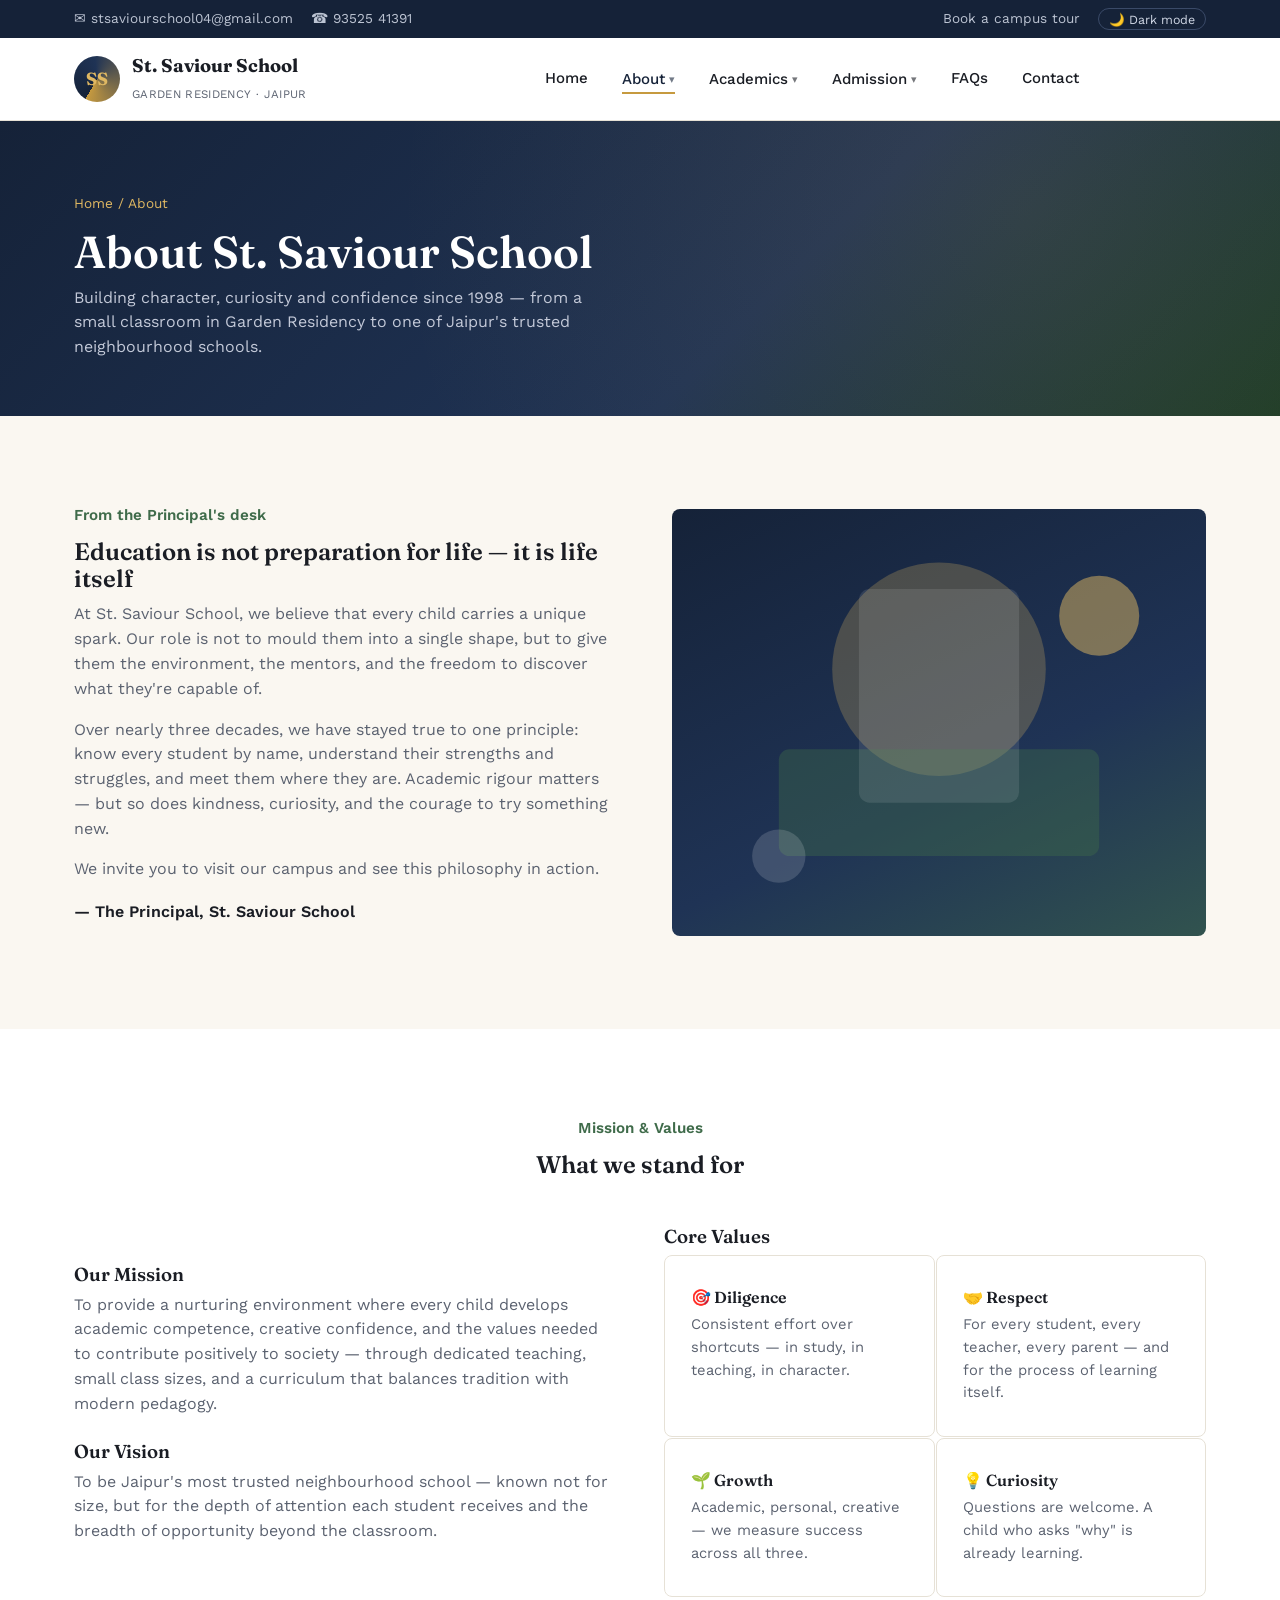
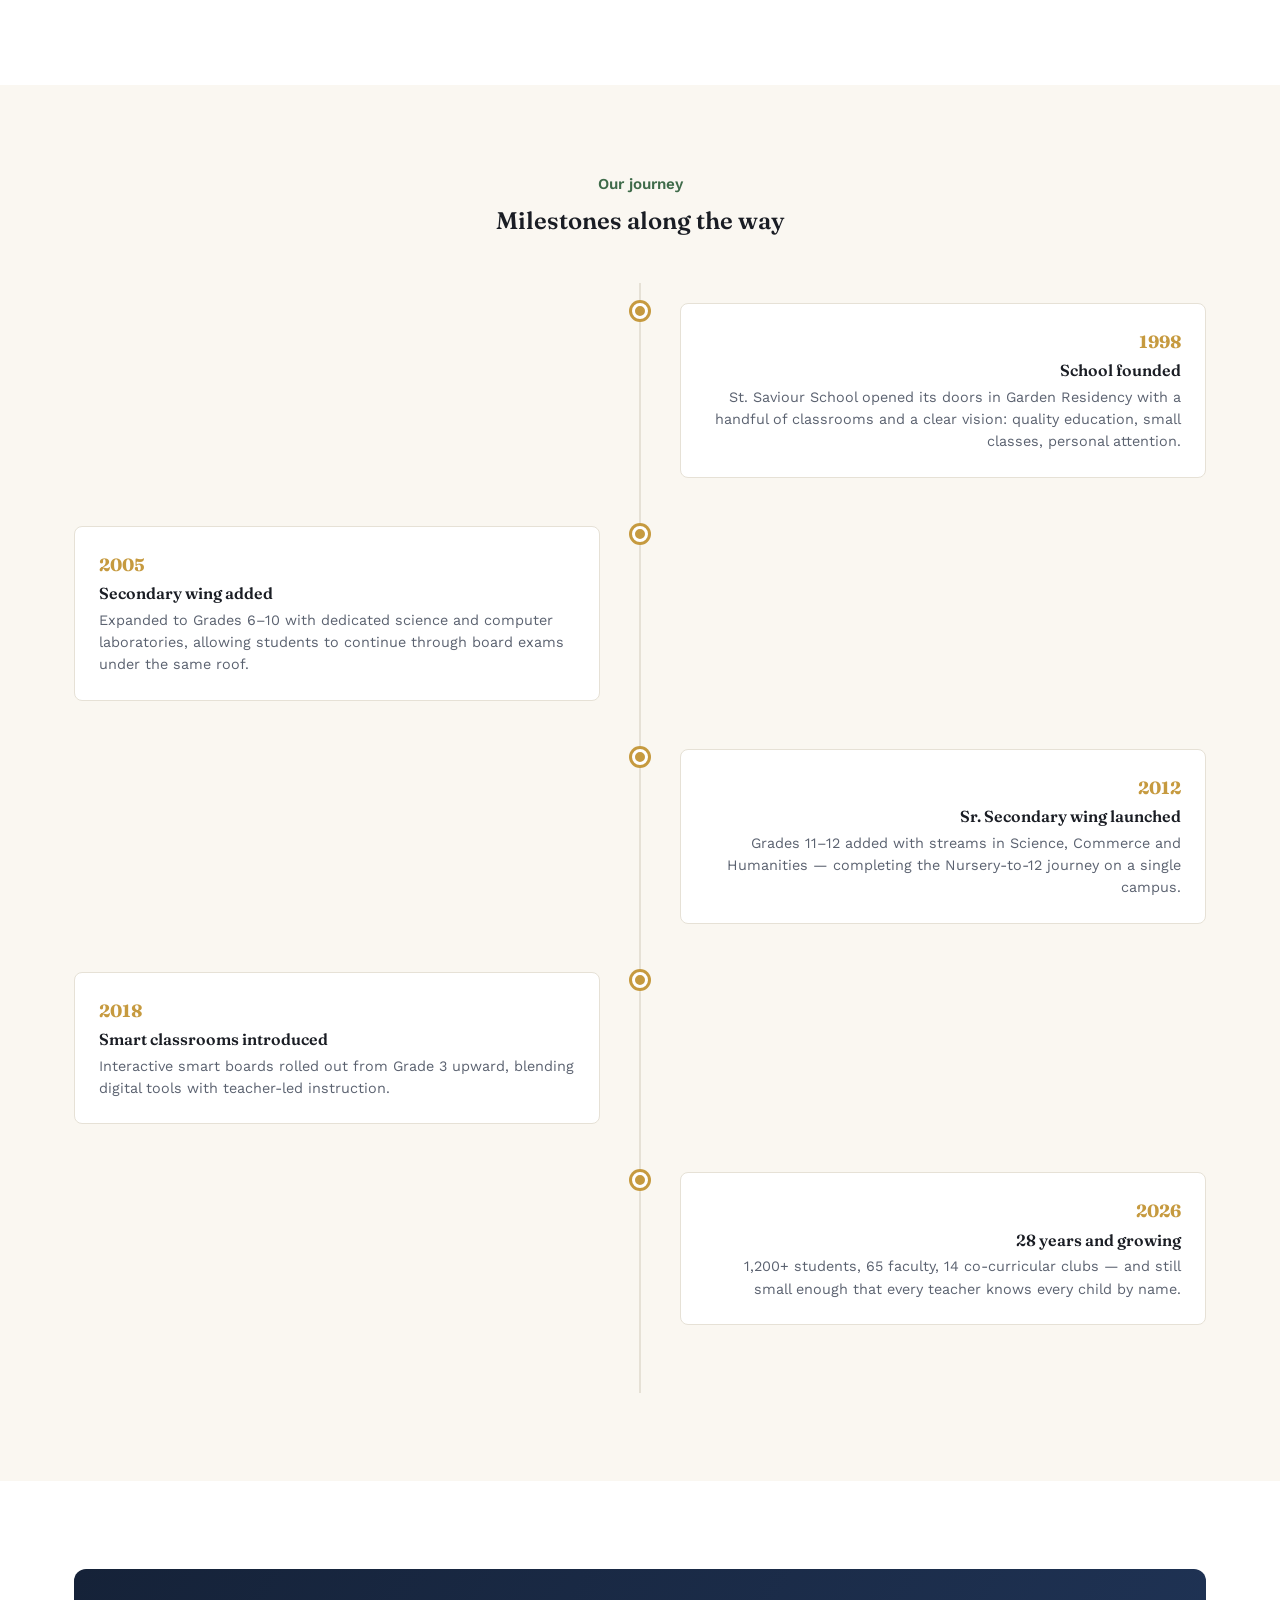
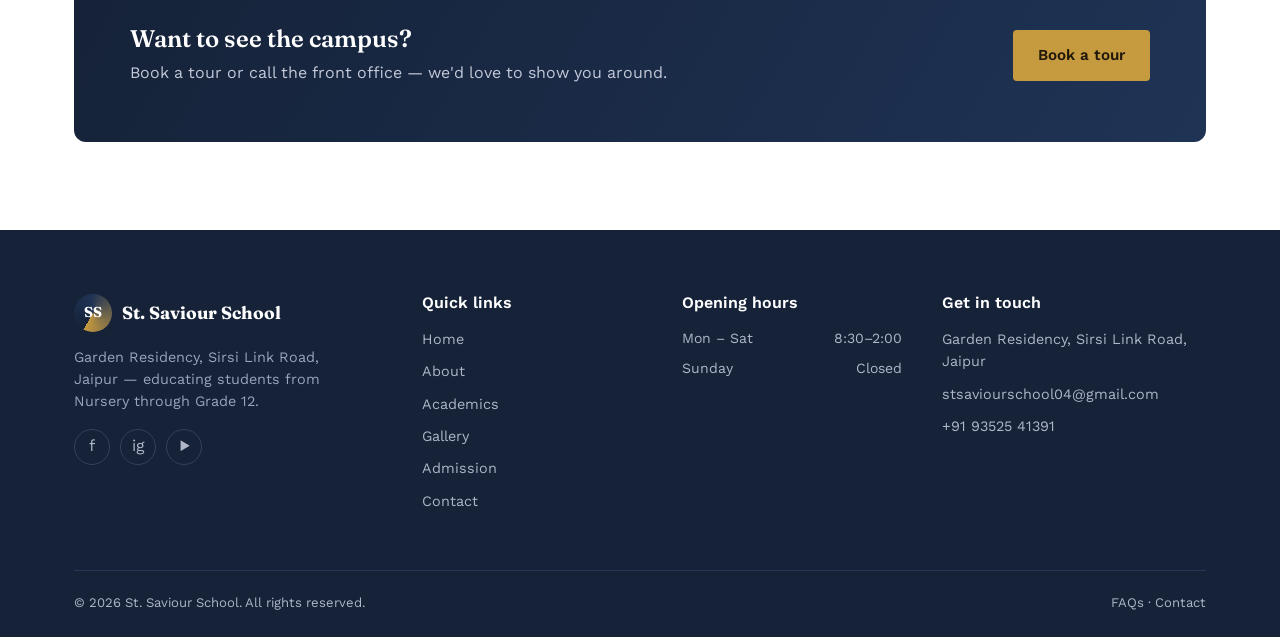
==== about.html @ aca204cc "Initial commit for Vercel deployment" ====
<!DOCTYPE html>
<html lang="en">
<head>
<meta charset="UTF-8">
<meta name="viewport" content="width=device-width, initial-scale=1, shrink-to-fit=no">
<title>About Us — St. Saviour School, Jaipur</title>
<meta name="description" content="Learn about St. Saviour School's history, mission, values and leadership. Educating Jaipur since 1998.">
<link rel="preconnect" href="https://fonts.googleapis.com">
<link rel="preconnect" href="https://fonts.gstatic.com" crossorigin>
<link href="https://fonts.googleapis.com/css2?family=Fraunces:opsz,wght@9..144,400;9..144,500;9..144,600;9..144,700&family=Work+Sans:wght@400;500;600;700&display=swap" rel="stylesheet">
<link rel="stylesheet" href="styles.css">
</head>
<body>

<div class="topbar">
  <div class="wrap">
    <div class="topbar-links">
      <a href="contact.html">✉ stsaviourschool04@gmail.com</a>
      <a href="tel:9352541391">☎ 93525 41391</a>
    </div>
    <div class="topbar-links">
      <a href="#" data-open-modal="tour">Book a campus tour</a>
      <button class="theme-toggle" id="themeToggle" type="button" aria-pressed="false">🌙 Dark mode</button>
    </div>
  </div>
</div>

<header class="site">
  <div class="wrap nav-row">
    <a href="index.html" class="brand">
      <span class="crest">SS</span>
      <span class="brand-text">
        <span class="name">St. Saviour School</span>
        <span class="tag">GARDEN RESIDENCY · JAIPUR</span>
      </span>
    </a>
    <nav class="primary" id="primaryNav">
      <a href="index.html">Home</a>
      <div class="nav-dropdown">
        <button class="dd-trigger active">About <span class="dd-arrow">▾</span></button>
        <div class="dropdown-menu">
          <a href="about.html" class="active">Overview</a>
          <a href="facility.html">Facility</a>
          <a href="gallery.html">Gallery</a>
        </div>
      </div>
      <div class="nav-dropdown">
        <button class="dd-trigger">Academics <span class="dd-arrow">▾</span></button>
        <div class="dropdown-menu">
          <a href="academics.html">Overview</a>
          <a href="faculty.html">Faculty</a>
          <a href="beyond-academics.html">Beyond Academics</a>
        </div>
      </div>
      <div class="nav-dropdown">
        <button class="dd-trigger">Admission <span class="dd-arrow">▾</span></button>
        <div class="dropdown-menu">
          <a href="admission.html">Overview</a>
          <a href="results.html">Results</a>
        </div>
      </div>
      <a href="faq.html">FAQs</a>
      <a href="contact.html">Contact</a>
      <a href="admission.html" class="nav-cta">Apply Now</a>
    </nav>
    <button class="hamburger" id="hamburger" aria-label="Toggle menu" aria-expanded="false">
      <span></span><span></span><span></span>
    </button>
  </div>
</header>

<!-- PAGE HERO -->
<section class="page-hero">
  <div class="wrap">
    <div class="breadcrumb"><a href="index.html">Home</a> / About</div>
    <h1>About St. Saviour School</h1>
    <p>Building character, curiosity and confidence since 1998 — from a small classroom in Garden Residency to one of Jaipur's trusted neighbourhood schools.</p>
  </div>
</section>

<!-- PRINCIPAL'S MESSAGE -->
<section>
  <div class="wrap split">
    <div>
      <span class="eyebrow">From the Principal's desk</span>
      <h2>Education is not preparation for life — it is life itself</h2>
      <p>At St. Saviour School, we believe that every child carries a unique spark. Our role is not to mould them into a single shape, but to give them the environment, the mentors, and the freedom to discover what they're capable of.</p>
      <p>Over nearly three decades, we have stayed true to one principle: know every student by name, understand their strengths and struggles, and meet them where they are. Academic rigour matters — but so does kindness, curiosity, and the courage to try something new.</p>
      <p>We invite you to visit our campus and see this philosophy in action.</p>
      <p style="color:var(--ink);font-weight:600;margin-top:18px;">— The Principal, St. Saviour School</p>
    </div>
    <div class="illus" aria-hidden="true">
      <svg viewBox="0 0 400 320" preserveAspectRatio="xMidYMid slice">
        <rect width="400" height="320" fill="none"/>
        <circle cx="200" cy="120" r="80" fill="#e0b862" opacity=".25"/>
        <rect x="80" y="180" width="240" height="80" rx="8" fill="#3f6b4a" opacity=".4"/>
        <rect x="140" y="60" width="120" height="160" rx="8" fill="#fff" opacity=".1"/>
        <circle cx="320" cy="80" r="30" fill="#e0b862" opacity=".5"/>
        <circle cx="80" cy="260" r="20" fill="#fff" opacity=".15"/>
      </svg>
    </div>
  </div>
</section>

<!-- MISSION & VALUES -->
<section style="background:var(--paper);">
  <div class="wrap">
    <div class="section-head center">
      <span class="eyebrow">Mission &amp; Values</span>
      <h2>What we stand for</h2>
    </div>
    <div class="split" style="gap:48px;">
      <div>
        <h3>Our Mission</h3>
        <p>To provide a nurturing environment where every child develops academic competence, creative confidence, and the values needed to contribute positively to society — through dedicated teaching, small class sizes, and a curriculum that balances tradition with modern pedagogy.</p>
        <h3 style="margin-top:24px;">Our Vision</h3>
        <p>To be Jaipur's most trusted neighbourhood school — known not for size, but for the depth of attention each student receives and the breadth of opportunity beyond the classroom.</p>
      </div>
      <div>
        <h3>Core Values</h3>
        <div class="features-grid" style="grid-template-columns:1fr 1fr;background:transparent;border:none;">
          <div class="feature-card" style="border:1px solid var(--line);border-radius:8px;">
            <h3 style="font-size:1rem;">🎯 Diligence</h3>
            <p>Consistent effort over shortcuts — in study, in teaching, in character.</p>
          </div>
          <div class="feature-card" style="border:1px solid var(--line);border-radius:8px;">
            <h3 style="font-size:1rem;">🤝 Respect</h3>
            <p>For every student, every teacher, every parent — and for the process of learning itself.</p>
          </div>
          <div class="feature-card" style="border:1px solid var(--line);border-radius:8px;">
            <h3 style="font-size:1rem;">🌱 Growth</h3>
            <p>Academic, personal, creative — we measure success across all three.</p>
          </div>
          <div class="feature-card" style="border:1px solid var(--line);border-radius:8px;">
            <h3 style="font-size:1rem;">💡 Curiosity</h3>
            <p>Questions are welcome. A child who asks "why" is already learning.</p>
          </div>
        </div>
      </div>
    </div>
  </div>
</section>

<!-- TIMELINE -->
<section>
  <div class="wrap">
    <div class="section-head center">
      <span class="eyebrow">Our journey</span>
      <h2>Milestones along the way</h2>
    </div>
    <div class="timeline">
      <div class="timeline-item">
        <div class="timeline-dot"></div>
        <div class="timeline-content">
          <div class="timeline-year">1998</div>
          <h4>School founded</h4>
          <p>St. Saviour School opened its doors in Garden Residency with a handful of classrooms and a clear vision: quality education, small classes, personal attention.</p>
        </div>
      </div>
      <div class="timeline-item">
        <div class="timeline-dot"></div>
        <div class="timeline-content">
          <div class="timeline-year">2005</div>
          <h4>Secondary wing added</h4>
          <p>Expanded to Grades 6–10 with dedicated science and computer laboratories, allowing students to continue through board exams under the same roof.</p>
        </div>
      </div>
      <div class="timeline-item">
        <div class="timeline-dot"></div>
        <div class="timeline-content">
          <div class="timeline-year">2012</div>
          <h4>Sr. Secondary wing launched</h4>
          <p>Grades 11–12 added with streams in Science, Commerce and Humanities — completing the Nursery-to-12 journey on a single campus.</p>
        </div>
      </div>
      <div class="timeline-item">
        <div class="timeline-dot"></div>
        <div class="timeline-content">
          <div class="timeline-year">2018</div>
          <h4>Smart classrooms introduced</h4>
          <p>Interactive smart boards rolled out from Grade 3 upward, blending digital tools with teacher-led instruction.</p>
        </div>
      </div>
      <div class="timeline-item">
        <div class="timeline-dot"></div>
        <div class="timeline-content">
          <div class="timeline-year">2026</div>
          <h4>28 years and growing</h4>
          <p>1,200+ students, 65 faculty, 14 co-curricular clubs — and still small enough that every teacher knows every child by name.</p>
        </div>
      </div>
    </div>
  </div>
</section>

<!-- CTA -->
<section style="background:var(--paper);">
  <div class="wrap">
    <div class="cta-band">
      <div>
        <h2>Want to see the campus?</h2>
        <p>Book a tour or call the front office — we'd love to show you around.</p>
      </div>
      <a href="#" class="btn btn-gold" data-open-modal="tour">Book a tour</a>
    </div>
  </div>
</section>

<footer>
  <div class="wrap">
    <div class="footer-grid">
      <div>
        <div class="foot-brand"><span class="crest" style="width:38px;height:38px;font-size:.9rem;">SS</span><span>St. Saviour School</span></div>
        <p style="color:#9aa3ba;font-size:.9rem;max-width:32ch;">Garden Residency, Sirsi Link Road, Jaipur — educating students from Nursery through Grade 12.</p>
        <div class="social-row">
          <a href="#" aria-label="Facebook">f</a>
          <a href="#" aria-label="Instagram">ig</a>
          <a href="#" aria-label="YouTube">▶</a>
        </div>
      </div>
      <div>
        <h4>Quick links</h4>
        <ul>
          <li><a href="index.html">Home</a></li>
          <li><a href="about.html">About</a></li>
          <li><a href="academics.html">Academics</a></li>
          <li><a href="gallery.html">Gallery</a></li>
          <li><a href="admission.html">Admission</a></li>
          <li><a href="contact.html">Contact</a></li>
        </ul>
      </div>
      <div>
        <h4>Opening hours</h4>
        <div class="hours-row"><span>Mon – Sat</span><span>8:30–2:00</span></div>
        <div class="hours-row"><span>Sunday</span><span>Closed</span></div>
      </div>
      <div>
        <h4>Get in touch</h4>
        <ul>
          <li>Garden Residency, Sirsi Link Road, Jaipur</li>
          <li><a href="mailto:stsaviourschool04@gmail.com">stsaviourschool04@gmail.com</a></li>
          <li><a href="tel:9352541391">+91 93525 41391</a></li>
        </ul>
      </div>
    </div>
    <div class="bottom-bar">
      <span>© 2026 St. Saviour School. All rights reserved.</span>
      <span><a href="faq.html">FAQs</a> · <a href="contact.html">Contact</a></span>
    </div>
  </div>
</footer>

<button class="back-top" id="backTop" aria-label="Back to top">↑</button>

<!-- Tour modal -->
<div class="modal-overlay" id="modal-tour">
  <div class="modal">
    <button class="modal-close" data-close-modal>×</button>
    <h3>Book a campus tour</h3>
    <p style="margin-bottom:20px;">Pick a date and we'll confirm a time slot by phone.</p>
    <p class="form-msg" id="tourMsg"></p>
    <form id="tourForm" novalidate>
      <div class="field" data-field="tName"><label for="tName">Your name</label><input type="text" id="tName" required><small class="err">Please enter your name.</small></div>
      <div class="field" data-field="tPhone"><label for="tPhone">Phone number</label><input type="tel" id="tPhone" required><small class="err">Please enter a 10-digit phone number.</small></div>
      <div class="field" data-field="tDate"><label for="tDate">Preferred date</label><input type="date" id="tDate" required><small class="err">Please choose a date.</small></div>
      <button class="btn btn-navy" type="submit" style="width:100%;justify-content:center;">Request a slot</button>
    </form>
  </div>
</div>

<!-- Admission modal -->
<div class="modal-overlay" id="modal-admission">
  <div class="modal">
    <button class="modal-close" data-close-modal>×</button>
    <h3>Admission enquiry</h3>
    <p style="margin-bottom:20px;">Tell us a little about your child — we'll follow up within one working day.</p>
    <p class="form-msg" id="admissionMsg"></p>
    <form id="admissionForm" novalidate>
      <div class="field"><label for="aName">Parent / guardian name</label><input type="text" id="aName" required><small class="err">Please enter your name.</small></div>
      <div class="field"><label for="aPhone">Phone number</label><input type="tel" id="aPhone" required><small class="err">Please enter a 10-digit phone number.</small></div>
      <div class="field"><label for="aGrade">Grade applying for</label>
        <select id="aGrade" required><option value="">Select a grade</option><option>Nursery</option><option>KG</option><option>Grade 1–5</option><option>Grade 6–8</option><option>Grade 9–10</option><option>Grade 11–12</option></select>
        <small class="err">Please select a grade.</small>
      </div>
      <button class="btn btn-navy" type="submit" style="width:100%;justify-content:center;">Submit enquiry</button>
    </form>
  </div>
</div>

<script src="main.js"></script>
</body>
</html>
---- styles.css ----
/* ========================================
   St. Saviour School — Shared Styles
   ======================================== */

:root{
  --navy:#152238;
  --navy-2:#1f3355;
  --gold:#c69a3f;
  --gold-2:#e0b862;
  --ivory:#faf7f1;
  --paper:#ffffff;
  --ink:#1a1d24;
  --ink-soft:#5b6270;
  --line:#e6e1d6;
  --green:#3f6b4a;
  --shadow:0 10px 30px rgba(21,34,56,.10);
  --radius:6px;
  --maxw:1180px;
  --font-display:'Fraunces', Georgia, serif;
  --font-body:'Work Sans', -apple-system, sans-serif;
  color-scheme: light;
}
:root:not([data-theme="light"]){
  @media (prefers-color-scheme: dark){
    --ivory:#12161d;--paper:#181d26;--ink:#eee9dd;--ink-soft:#a8aeb9;
    --line:#2b3140;--navy:#0d1626;--navy-2:#16233c;
    --shadow:0 10px 30px rgba(0,0,0,.45);
  }
}
:root[data-theme="dark"]{
  --ivory:#12161d;--paper:#181d26;--ink:#eee9dd;--ink-soft:#a8aeb9;
  --line:#2b3140;--navy:#0d1626;--navy-2:#16233c;
  --shadow:0 10px 30px rgba(0,0,0,.45);
}

/* ---------- Reset ---------- */
*{box-sizing:border-box;}
html{scroll-behavior:smooth;}
body{
  margin:0;background:var(--ivory);color:var(--ink);
  font-family:var(--font-body);line-height:1.55;
  -webkit-font-smoothing:antialiased;overflow-x:hidden;
}
img{max-width:100%;display:block;}
a{color:inherit;}
button{font-family:var(--font-body);cursor:pointer;}
:focus-visible{outline:3px solid var(--gold);outline-offset:2px;}
::selection{background:var(--gold);color:#20180a;}
@media(prefers-reduced-motion:reduce){
  *{animation-duration:.001ms!important;animation-iteration-count:1!important;transition-duration:.001ms!important;scroll-behavior:auto!important;}
}

/* ---------- Layout ---------- */
.wrap{max-width:var(--maxw);margin:0 auto;padding:0 24px;}
h1,h2,h3,h4{font-family:var(--font-display);margin:0 0 .4em;line-height:1.15;font-weight:600;}
p{margin:0 0 1em;color:var(--ink-soft);}
section{padding:88px 0;}
.eyebrow{font-family:var(--font-body);font-weight:600;color:var(--green);font-size:.95rem;margin-bottom:10px;display:block;}
.section-head{max-width:640px;margin-bottom:48px;}
.section-head.center{margin-left:auto;margin-right:auto;text-align:center;}
table{border-collapse:collapse;width:100%;overflow-x:auto;display:block;}

/* ---------- Buttons ---------- */
.btn{
  display:inline-flex;align-items:center;gap:8px;padding:13px 24px;border-radius:4px;text-decoration:none;
  font-weight:600;font-size:.95rem;border:1px solid transparent;transition:transform .15s, background .15s;
}
.btn:hover{transform:translateY(-1px);}
.btn-gold{background:var(--gold);color:#20180a;}
.btn-gold:hover{background:var(--gold-2);}
.btn-outline{border-color:rgba(255,255,255,.5);color:#fff;background:transparent;}
.btn-outline:hover{background:rgba(255,255,255,.12);}
.btn-navy{background:var(--navy);color:#fff;}
.btn-navy:hover{background:var(--navy-2);}

/* ---------- Top utility bar ---------- */
.topbar{background:var(--navy);color:#cfd6e4;font-size:.85rem;}
.topbar .wrap{display:flex;justify-content:space-between;align-items:center;height:38px;gap:16px;flex-wrap:wrap;}
.topbar-links{display:flex;gap:18px;}
.topbar-links a{text-decoration:none;opacity:.9;}
.topbar-links a:hover{opacity:1;color:var(--gold-2);}
.theme-toggle{background:none;border:1px solid #3a4a68;color:#cfd6e4;border-radius:20px;padding:2px 10px;font-size:.78rem;}

/* ---------- Header / Nav ---------- */
header.site{
  position:sticky;top:0;z-index:50;
  background:var(--paper);border-bottom:1px solid var(--line);
}
.nav-row{display:flex;align-items:center;justify-content:space-between;height:82px;gap:24px;}
.brand{display:flex;align-items:center;gap:12px;text-decoration:none;color:var(--ink);}
.crest{
  width:46px;height:46px;border-radius:50%;
  background:conic-gradient(from 210deg, var(--navy), var(--navy-2) 40%, var(--gold) 100%);
  display:flex;align-items:center;justify-content:center;
  color:var(--gold-2);font-family:var(--font-display);font-weight:700;font-size:1.1rem;flex:none;
}
.brand-text .name{font-family:var(--font-display);font-weight:700;font-size:1.15rem;display:block;}
.brand-text .tag{font-size:.72rem;letter-spacing:.03em;color:var(--ink-soft);}

nav.primary{display:flex;align-items:center;gap:6px;}
nav.primary>a, .nav-dropdown>.dd-trigger{
  text-decoration:none;padding:10px 14px;border-radius:4px;font-weight:500;font-size:.94rem;color:var(--ink);
  position:relative;display:inline-flex;align-items:center;gap:4px;background:none;border:none;cursor:pointer;
  font-family:var(--font-body);
}
nav.primary>a.active, nav.primary>a:hover,
.nav-dropdown>.dd-trigger.active, .nav-dropdown>.dd-trigger:hover{color:var(--navy);}
nav.primary>a.active::after, .nav-dropdown>.dd-trigger.active::after{
  content:"";position:absolute;left:14px;right:14px;bottom:4px;height:2px;background:var(--gold);
}
.nav-cta{
  background:var(--navy);color:#fff!important;padding:11px 20px;border-radius:4px;text-decoration:none;
  font-weight:600;font-size:.9rem;white-space:nowrap;border:1px solid var(--navy);transition:background .15s;
}
.nav-cta:hover{background:var(--navy-2);}

/* Dropdown nav */
.nav-dropdown{position:relative;}
.dd-arrow{font-size:.7em;opacity:.6;transition:transform .2s;}
.nav-dropdown:hover .dd-arrow{transform:rotate(180deg);}
.dropdown-menu{
  position:absolute;top:100%;left:0;min-width:200px;
  background:var(--paper);border:1px solid var(--line);border-radius:6px;
  box-shadow:var(--shadow);opacity:0;visibility:hidden;
  transform:translateY(6px);transition:opacity .15s,transform .15s,visibility .15s;
  z-index:60;padding:6px 0;
}
.nav-dropdown:hover>.dropdown-menu{opacity:1;visibility:visible;transform:translateY(0);}
.dropdown-menu a{
  display:block;padding:10px 18px;text-decoration:none;font-size:.9rem;
  color:var(--ink);font-weight:500;transition:background .1s;
}
.dropdown-menu a:hover{background:var(--ivory);color:var(--navy);}
.dropdown-menu a.active{color:var(--gold);font-weight:600;}

/* Hamburger */
.hamburger{display:none;background:none;border:none;padding:8px;}
.hamburger span{display:block;width:24px;height:2px;background:var(--ink);margin:5px 0;transition:.25s;}
@media(max-width:960px){
  nav.primary{
    position:fixed;inset:82px 0 0 0;background:var(--paper);flex-direction:column;align-items:stretch;
    padding:12px 24px 24px;transform:translateX(100%);transition:transform .25s ease;overflow-y:auto;z-index:55;
  }
  nav.primary.open{transform:translateX(0);}
  nav.primary>a, .nav-dropdown>.dd-trigger{padding:14px 4px;border-bottom:1px solid var(--line);border-radius:0;width:100%;text-align:left;}
  .nav-cta{margin-top:14px;text-align:center;}
  .hamburger{display:block;}
  .dropdown-menu{
    position:static;opacity:1;visibility:visible;transform:none;
    box-shadow:none;border:none;border-radius:0;padding:0 0 0 18px;
    max-height:0;overflow:hidden;transition:max-height .25s ease;
  }
  .nav-dropdown.open>.dropdown-menu{max-height:400px;}
  .dropdown-menu a{border-bottom:1px solid var(--line);padding:12px 4px;}
}

/* ---------- Page hero (inner pages) ---------- */
.page-hero{
  background:linear-gradient(135deg, var(--navy) 0%, var(--navy-2) 60%, #1a3a28 100%);
  color:#fff;padding:72px 0 56px;position:relative;overflow:hidden;
}
.page-hero::after{
  content:"";position:absolute;inset:0;
  background:radial-gradient(circle at 80% 30%, rgba(198,154,63,.12) 0%, transparent 60%);
  pointer-events:none;
}
.page-hero .wrap{position:relative;z-index:2;}
.page-hero h1{color:#fff;font-size:clamp(1.8rem,3.5vw,2.8rem);margin-bottom:8px;}
.page-hero p{color:#c3c9d8;max-width:52ch;margin:0;}
.breadcrumb{font-size:.85rem;color:var(--gold-2);margin-bottom:12px;}
.breadcrumb a{color:var(--gold-2);text-decoration:none;}
.breadcrumb a:hover{text-decoration:underline;}

/* ---------- Hero slider ---------- */
.hero{position:relative;overflow:hidden;background:var(--navy);color:#fff;}
.hero-slides{position:relative;height:min(78vh,640px);min-height:440px;}
.hero-slide{
  position:absolute;inset:0;display:flex;align-items:center;opacity:0;transition:opacity .8s ease;
  background-size:cover;background-position:center;
}
.hero-slide.active{opacity:1;}
.hero-slide::before{content:"";position:absolute;inset:0;background:linear-gradient(100deg, rgba(13,20,35,.92) 10%, rgba(13,20,35,.55) 55%, rgba(13,20,35,.25));}
.hero-slide .wrap{position:relative;z-index:2;}
.hero-slide.s1{background-image:radial-gradient(circle at 80% 30%, #24406b, #101a2c 70%);}
.hero-slide.s2{background-image:radial-gradient(circle at 75% 70%, #3a5a3f, #101a2c 70%);}
.hero-slide.s3{background-image:radial-gradient(circle at 70% 40%, #5a4526, #101a2c 70%);}
.hero-eyebrow{color:var(--gold-2);font-weight:600;letter-spacing:.04em;margin-bottom:14px;display:inline-block;}
.hero h1{font-size:clamp(2.1rem,4.4vw,3.6rem);max-width:14ch;color:#fff;}
.hero p{max-width:46ch;color:#d7dcea;font-size:1.08rem;}
.hero-actions{display:flex;gap:14px;margin-top:26px;flex-wrap:wrap;}
.hero-dots{position:absolute;bottom:22px;left:0;right:0;display:flex;justify-content:center;gap:9px;z-index:3;}
.hero-dots button{width:9px;height:9px;border-radius:50%;border:1.5px solid rgba(255,255,255,.7);background:transparent;padding:0;}
.hero-dots button.active{background:var(--gold);border-color:var(--gold);}
.hero-arrow{
  position:absolute;top:50%;transform:translateY(-50%);z-index:3;background:rgba(255,255,255,.14);
  border:1px solid rgba(255,255,255,.4);color:#fff;width:42px;height:42px;border-radius:50%;font-size:1.1rem;
}
.hero-arrow:hover{background:rgba(255,255,255,.28);}
.hero-arrow.prev{left:20px;}.hero-arrow.next{right:20px;}
@media(max-width:640px){.hero-arrow{display:none;}}

/* ---------- Stat strip ---------- */
.stats{background:var(--gold);}
.stats .wrap{display:grid;grid-template-columns:repeat(4,1fr);gap:20px;padding:34px 24px;}
.stat b{display:block;font-family:var(--font-display);font-size:2rem;color:#241a05;}
.stat span{font-size:.85rem;color:#3d2e0f;font-weight:500;}
@media(max-width:760px){.stats .wrap{grid-template-columns:repeat(2,1fr);}}

/* ---------- Feature cards ---------- */
.features-grid{display:grid;grid-template-columns:repeat(4,1fr);gap:1px;background:var(--line);border:1px solid var(--line);border-radius:var(--radius);overflow:hidden;}
.feature-card{background:var(--paper);padding:32px 26px;}
.feature-icon{width:42px;height:42px;margin-bottom:18px;color:var(--navy);}
.feature-card h3{font-size:1.08rem;}
.feature-card p{font-size:.92rem;margin:0;}
@media(max-width:900px){.features-grid{grid-template-columns:1fr 1fr;}}
@media(max-width:560px){.features-grid{grid-template-columns:1fr;}}

/* ---------- Split layout ---------- */
.split{display:grid;grid-template-columns:1fr 1fr;gap:64px;align-items:center;}
@media(max-width:860px){.split{grid-template-columns:1fr;gap:36px;}}
.illus{
  aspect-ratio:4/3.2;border-radius:8px;
  background:linear-gradient(155deg,var(--navy) 0%, var(--navy-2) 60%, var(--green) 130%);
  position:relative;overflow:hidden;
}
.illus svg{position:absolute;inset:0;width:100%;height:100%;}
.check-list{list-style:none;padding:0;margin:18px 0 0;}
.check-list li{display:flex;gap:12px;margin-bottom:12px;color:var(--ink);font-weight:500;}
.check-list li::before{content:"✓";color:var(--green);font-weight:700;}

/* ---------- Academic wings tabs ---------- */
.tabs-bar{display:flex;gap:8px;margin-bottom:32px;flex-wrap:wrap;}
.tab-btn{
  background:var(--paper);border:1px solid var(--line);padding:12px 20px;border-radius:30px;font-weight:600;
  font-size:.9rem;color:var(--ink-soft);
}
.tab-btn.active{background:var(--navy);color:#fff;border-color:var(--navy);}
.tab-panel{display:none;}
.tab-panel.active{display:grid;grid-template-columns:1.1fr 1fr;gap:40px;align-items:center;}
@media(max-width:860px){.tab-panel.active{grid-template-columns:1fr;}}
.wing-art{aspect-ratio:16/10;border-radius:8px;overflow:hidden;}
.wing-meta{display:flex;gap:22px;margin:18px 0;color:var(--ink-soft);font-size:.9rem;flex-wrap:wrap;}
.wing-meta b{color:var(--ink);}

section.dark{background:var(--navy);color:#fff;}
section.dark .eyebrow{color:var(--gold-2);}
section.dark h2{color:#fff;}
section.dark p{color:#c3c9d8;}

/* ---------- Ticker ---------- */
.ticker-bar{background:var(--green);color:#fff;overflow:hidden;position:relative;}
.ticker-bar .tag{
  position:absolute;left:0;top:0;bottom:0;background:#2c4e33;padding:0 20px;display:flex;align-items:center;
  font-weight:700;font-size:.82rem;letter-spacing:.04em;z-index:2;
}
.ticker-track{display:flex;white-space:nowrap;animation:ticker 26s linear infinite;padding:13px 0 13px 170px;}
.ticker-track span{margin-right:60px;font-size:.92rem;}
@keyframes ticker{from{transform:translateX(0);}to{transform:translateX(-50%);}}
.ticker-bar:hover .ticker-track{animation-play-state:paused;}

/* ---------- Testimonials ---------- */
.testi-wrap{max-width:760px;margin:0 auto;text-align:center;position:relative;}
.testi-slide{display:none;}
.testi-slide.active{display:block;animation:fadeIn .4s ease;}
@keyframes fadeIn{from{opacity:0;}to{opacity:1;}}
.testi-quote{font-family:var(--font-display);font-size:1.4rem;line-height:1.45;color:var(--ink);margin-bottom:22px;}
.testi-person{display:flex;align-items:center;justify-content:center;gap:12px;}
.testi-avatar{width:44px;height:44px;border-radius:50%;background:var(--gold);color:#241a05;display:flex;align-items:center;justify-content:center;font-weight:700;font-family:var(--font-display);}
.testi-name{font-weight:600;font-size:.95rem;}
.testi-role{font-size:.82rem;color:var(--ink-soft);}
.testi-nav{display:flex;justify-content:center;gap:10px;margin-top:26px;}
.testi-nav button{width:9px;height:9px;border-radius:50%;border:none;background:var(--line);padding:0;}
.testi-nav button.active{background:var(--navy);}

/* ---------- Events / Gallery ---------- */
.events-grid{display:grid;grid-template-columns:repeat(4,1fr);gap:22px;}
@media(max-width:960px){.events-grid{grid-template-columns:1fr 1fr;}}
@media(max-width:560px){.events-grid{grid-template-columns:1fr;}}
.event-card{background:var(--paper);border:1px solid var(--line);border-radius:8px;overflow:hidden;cursor:pointer;transition:box-shadow .15s;}
.event-card:hover{box-shadow:var(--shadow);}
.event-thumb{aspect-ratio:4/3;position:relative;}
.event-date{
  position:absolute;top:10px;left:10px;background:#fff;color:var(--navy);border-radius:4px;
  padding:5px 9px;text-align:center;font-size:.72rem;font-weight:700;line-height:1.1;box-shadow:0 2px 6px rgba(0,0,0,.18);
}
.event-body{padding:14px 16px 18px;}
.event-body h4{font-size:.98rem;margin-bottom:4px;}
.event-body span{font-size:.8rem;color:var(--ink-soft);}

/* Filter tabs for gallery */
.filter-bar{display:flex;gap:8px;margin-bottom:32px;flex-wrap:wrap;}
.filter-btn{
  background:var(--paper);border:1px solid var(--line);padding:10px 18px;border-radius:30px;
  font-weight:600;font-size:.85rem;color:var(--ink-soft);cursor:pointer;transition:all .15s;
}
.filter-btn.active{background:var(--navy);color:#fff;border-color:var(--navy);}

/* Lightbox */
.lightbox{position:fixed;inset:0;background:rgba(10,14,22,.9);display:none;align-items:center;justify-content:center;z-index:200;padding:24px;}
.lightbox.open{display:flex;}
.lightbox-inner{max-width:560px;width:100%;background:var(--paper);border-radius:10px;overflow:hidden;}
.lightbox-media{aspect-ratio:16/10;}
.lightbox-body{padding:22px 24px;}
.lightbox-close{position:absolute;top:22px;right:26px;background:none;border:none;color:#fff;font-size:1.8rem;line-height:1;}

/* ---------- FAQ accordion ---------- */
.faq-item{border-bottom:1px solid var(--line);}
.faq-q{
  width:100%;text-align:left;background:none;border:none;padding:20px 4px;display:flex;justify-content:space-between;
  align-items:center;font-weight:600;font-size:1rem;color:var(--ink);gap:16px;
}
.faq-q .plus{font-size:1.3rem;color:var(--gold);transition:transform .2s;flex:none;}
.faq-item.open .plus{transform:rotate(45deg);}
.faq-a{max-height:0;overflow:hidden;transition:max-height .25s ease;}
.faq-a p{padding:0 4px 20px;margin:0;}

/* ---------- CTA band ---------- */
.cta-band{background:linear-gradient(120deg,var(--navy),var(--navy-2));color:#fff;border-radius:12px;padding:56px;display:flex;justify-content:space-between;align-items:center;gap:30px;flex-wrap:wrap;}
.cta-band h2{color:#fff;margin-bottom:8px;}
.cta-band p{color:#c3c9d8;margin:0;}

/* ---------- Modals ---------- */
.modal-overlay{position:fixed;inset:0;background:rgba(10,14,22,.55);display:none;align-items:center;justify-content:center;z-index:250;padding:20px;}
.modal-overlay.open{display:flex;}
.modal{background:var(--paper);border-radius:10px;max-width:480px;width:100%;padding:32px;position:relative;max-height:92vh;overflow:auto;}
.modal-close{position:absolute;top:16px;right:16px;background:none;border:none;font-size:1.5rem;color:var(--ink-soft);}

/* ---------- Forms ---------- */
.field{margin-bottom:16px;}
.field label{display:block;font-size:.85rem;font-weight:600;margin-bottom:6px;}
.field input, .field select, .field textarea{
  width:100%;padding:11px 13px;border:1px solid var(--line);border-radius:5px;font-family:var(--font-body);
  font-size:.94rem;background:var(--paper);color:var(--ink);
}
.field input:focus, .field select:focus, .field textarea:focus{border-color:var(--navy);}
.field small.err{color:#b3432b;display:none;font-size:.78rem;margin-top:4px;}
.field.invalid input, .field.invalid select, .field.invalid textarea{border-color:#b3432b;}
.field.invalid small.err{display:block;}
.form-msg{padding:12px 14px;border-radius:5px;font-size:.88rem;margin-bottom:16px;display:none;}
.form-msg.show{display:block;}
.form-msg.ok{background:#e7f0e8;color:#2c4e33;}
.form-msg.bad{background:#f7e6e2;color:#8a3a26;}

/* ---------- Contact ---------- */
.contact-grid{display:grid;grid-template-columns:1fr 1fr;gap:56px;}
@media(max-width:860px){.contact-grid{grid-template-columns:1fr;}}
.info-row{display:flex;gap:14px;margin-bottom:20px;}
.info-icon{width:38px;height:38px;border-radius:50%;background:var(--ivory);border:1px solid var(--line);display:flex;align-items:center;justify-content:center;flex:none;color:var(--navy);}
.map-embed{border-radius:8px;overflow:hidden;aspect-ratio:16/11;border:1px solid var(--line);}

/* ---------- Newsletter ---------- */
.newsletter{background:var(--ivory);border:1px dashed var(--line);border-radius:10px;padding:40px;display:flex;justify-content:space-between;align-items:center;gap:30px;flex-wrap:wrap;}
.newsletter form{display:flex;gap:10px;flex-wrap:wrap;flex:1;min-width:260px;}
.newsletter input{flex:1;min-width:200px;padding:13px 15px;border:1px solid var(--line);border-radius:5px;font-family:var(--font-body);}

/* ---------- Footer ---------- */
footer{background:var(--navy);color:#aeb6c8;padding:64px 0 24px;}
.footer-grid{display:grid;grid-template-columns:1.4fr 1fr 1fr 1.2fr;gap:40px;margin-bottom:48px;}
@media(max-width:860px){.footer-grid{grid-template-columns:1fr 1fr;}}
@media(max-width:560px){.footer-grid{grid-template-columns:1fr;}}
footer h4{color:#fff;font-size:1rem;font-family:var(--font-body);font-weight:600;margin-bottom:16px;}
footer ul{list-style:none;padding:0;margin:0;}
footer li{margin-bottom:10px;font-size:.9rem;}
footer a{text-decoration:none;color:#aeb6c8;}
footer a:hover{color:var(--gold-2);}
.foot-brand{display:flex;align-items:center;gap:10px;margin-bottom:14px;}
.foot-brand span{font-family:var(--font-display);font-weight:700;color:#fff;font-size:1.1rem;}
.social-row{display:flex;gap:10px;margin-top:16px;}
.social-row a{width:36px;height:36px;border-radius:50%;border:1px solid #33415c;display:flex;align-items:center;justify-content:center;}
.social-row a:hover{background:#20304d;}
.hours-row{display:flex;justify-content:space-between;font-size:.88rem;margin-bottom:8px;}
.bottom-bar{border-top:1px solid #263559;padding-top:22px;display:flex;justify-content:space-between;flex-wrap:wrap;gap:10px;font-size:.82rem;}

/* ---------- Back to top ---------- */
.back-top{
  position:fixed;bottom:26px;right:26px;width:46px;height:46px;border-radius:50%;background:var(--navy);color:#fff;
  border:none;font-size:1.2rem;box-shadow:var(--shadow);opacity:0;pointer-events:none;transition:opacity .2s;z-index:60;
}
.back-top.show{opacity:1;pointer-events:auto;}

/* ========================================
   Inner page specific
   ======================================== */

/* ---------- Facility cards ---------- */
.facility-grid{display:grid;grid-template-columns:repeat(3,1fr);gap:24px;}
@media(max-width:900px){.facility-grid{grid-template-columns:1fr 1fr;}}
@media(max-width:560px){.facility-grid{grid-template-columns:1fr;}}
.facility-card{
  background:var(--paper);border:1px solid var(--line);border-radius:8px;padding:32px 26px;
  transition:box-shadow .15s,transform .15s;
}
.facility-card:hover{box-shadow:var(--shadow);transform:translateY(-2px);}
.facility-card .f-icon{
  width:52px;height:52px;border-radius:10px;margin-bottom:18px;
  display:flex;align-items:center;justify-content:center;font-size:1.6rem;
  background:linear-gradient(135deg,var(--navy),var(--navy-2));color:var(--gold-2);
}
.facility-card h3{font-size:1.05rem;margin-bottom:8px;}
.facility-card p{font-size:.9rem;margin:0;color:var(--ink-soft);}

/* ---------- Faculty grid ---------- */
.faculty-grid{display:grid;grid-template-columns:repeat(4,1fr);gap:20px;}
@media(max-width:960px){.faculty-grid{grid-template-columns:repeat(3,1fr);}}
@media(max-width:760px){.faculty-grid{grid-template-columns:repeat(2,1fr);}}
@media(max-width:480px){.faculty-grid{grid-template-columns:1fr;}}
.faculty-card{
  background:var(--paper);border:1px solid var(--line);border-radius:8px;
  padding:24px 20px;text-align:center;transition:box-shadow .15s;
}
.faculty-card:hover{box-shadow:var(--shadow);}
.faculty-avatar{
  width:64px;height:64px;border-radius:50%;margin:0 auto 14px;
  background:linear-gradient(135deg,var(--navy),var(--green));
  display:flex;align-items:center;justify-content:center;
  color:#fff;font-family:var(--font-display);font-weight:700;font-size:1.2rem;
}
.faculty-card h4{font-size:.95rem;margin-bottom:2px;}
.faculty-card .f-designation{font-size:.82rem;color:var(--gold);font-weight:600;margin-bottom:4px;}
.faculty-card .f-subject{font-size:.82rem;color:var(--ink-soft);}

/* ---------- Timeline ---------- */
.timeline{position:relative;padding:20px 0;}
.timeline::before{
  content:"";position:absolute;left:50%;top:0;bottom:0;width:2px;
  background:var(--line);transform:translateX(-50%);
}
@media(max-width:700px){.timeline::before{left:20px;}}
.timeline-item{
  display:flex;gap:40px;margin-bottom:48px;position:relative;
  align-items:flex-start;
}
.timeline-item:nth-child(odd){flex-direction:row-reverse;text-align:right;}
@media(max-width:700px){
  .timeline-item,.timeline-item:nth-child(odd){flex-direction:row;text-align:left;padding-left:50px;}
}
.timeline-dot{
  width:16px;height:16px;border-radius:50%;background:var(--gold);border:3px solid var(--paper);
  position:absolute;left:50%;transform:translateX(-50%);z-index:2;
  box-shadow:0 0 0 3px var(--gold);flex:none;
}
@media(max-width:700px){.timeline-dot{left:20px;}}
.timeline-content{flex:1;max-width:calc(50% - 40px);background:var(--paper);border:1px solid var(--line);border-radius:8px;padding:24px;}
@media(max-width:700px){.timeline-content{max-width:100%;}}
.timeline-year{font-family:var(--font-display);font-weight:700;color:var(--gold);font-size:1.1rem;margin-bottom:6px;}
.timeline-content h4{font-size:1rem;}
.timeline-content p{font-size:.9rem;margin:0;}

/* ---------- Admission steps ---------- */
.steps-grid{display:grid;grid-template-columns:repeat(4,1fr);gap:24px;margin-bottom:48px;}
@media(max-width:900px){.steps-grid{grid-template-columns:1fr 1fr;}}
@media(max-width:560px){.steps-grid{grid-template-columns:1fr;}}
.step-card{text-align:center;padding:28px 20px;}
.step-num{
  width:48px;height:48px;border-radius:50%;background:var(--navy);color:var(--gold-2);
  display:flex;align-items:center;justify-content:center;margin:0 auto 16px;
  font-family:var(--font-display);font-weight:700;font-size:1.2rem;
}
.step-card h4{font-size:1rem;margin-bottom:6px;}
.step-card p{font-size:.88rem;margin:0;color:var(--ink-soft);}

/* ---------- Fee table ---------- */
.fee-table{display:table;width:100%;border:1px solid var(--line);border-radius:8px;overflow:hidden;}
.fee-table th,.fee-table td{padding:14px 18px;text-align:left;border-bottom:1px solid var(--line);font-size:.92rem;}
.fee-table th{background:var(--navy);color:#fff;font-weight:600;}
.fee-table tr:last-child td{border-bottom:none;}
.fee-table tr:nth-child(even) td{background:var(--ivory);}

/* ---------- Results ---------- */
.results-cards{display:grid;grid-template-columns:repeat(3,1fr);gap:24px;margin-bottom:48px;}
@media(max-width:760px){.results-cards{grid-template-columns:1fr;}}
.result-card{
  background:var(--paper);border:1px solid var(--line);border-radius:8px;padding:32px;text-align:center;
}
.result-card .big-num{
  font-family:var(--font-display);font-size:2.6rem;font-weight:700;color:var(--navy);line-height:1;margin-bottom:8px;
}
.result-card h4{font-size:1rem;margin-bottom:4px;}
.result-card p{font-size:.88rem;margin:0;color:var(--ink-soft);}

/* Toppers grid */
.toppers-grid{display:grid;grid-template-columns:repeat(4,1fr);gap:20px;}
@media(max-width:900px){.toppers-grid{grid-template-columns:repeat(2,1fr);}}
@media(max-width:560px){.toppers-grid{grid-template-columns:1fr;}}
.topper-card{
  background:var(--paper);border:1px solid var(--line);border-radius:8px;
  padding:24px;text-align:center;transition:box-shadow .15s;
}
.topper-card:hover{box-shadow:var(--shadow);}
.topper-card .t-avatar{
  width:60px;height:60px;border-radius:50%;margin:0 auto 12px;
  background:linear-gradient(135deg,var(--gold),var(--gold-2));
  display:flex;align-items:center;justify-content:center;
  color:#241a05;font-family:var(--font-display);font-weight:700;font-size:1.1rem;
}
.topper-card h4{font-size:.95rem;margin-bottom:2px;}
.topper-card .t-score{color:var(--green);font-weight:700;font-size:.9rem;}
.topper-card .t-stream{font-size:.8rem;color:var(--ink-soft);}

/* ---------- Beyond academics cards ---------- */
.activity-grid{display:grid;grid-template-columns:repeat(3,1fr);gap:24px;}
@media(max-width:900px){.activity-grid{grid-template-columns:1fr 1fr;}}
@media(max-width:560px){.activity-grid{grid-template-columns:1fr;}}
.activity-card{
  background:var(--paper);border:1px solid var(--line);border-radius:8px;overflow:hidden;
  transition:box-shadow .15s,transform .15s;
}
.activity-card:hover{box-shadow:var(--shadow);transform:translateY(-2px);}
.activity-card .a-visual{
  aspect-ratio:16/9;position:relative;overflow:hidden;
}
.activity-card .a-body{padding:20px 22px;}
.activity-card h3{font-size:1.05rem;margin-bottom:6px;}
.activity-card p{font-size:.88rem;margin:0;color:var(--ink-soft);}

/* ---------- Docs required list ---------- */
.docs-list{list-style:none;padding:0;margin:0;}
.docs-list li{
  display:flex;gap:12px;align-items:flex-start;padding:14px 0;
  border-bottom:1px solid var(--line);font-size:.94rem;
}
.docs-list li::before{content:"📄";flex:none;}
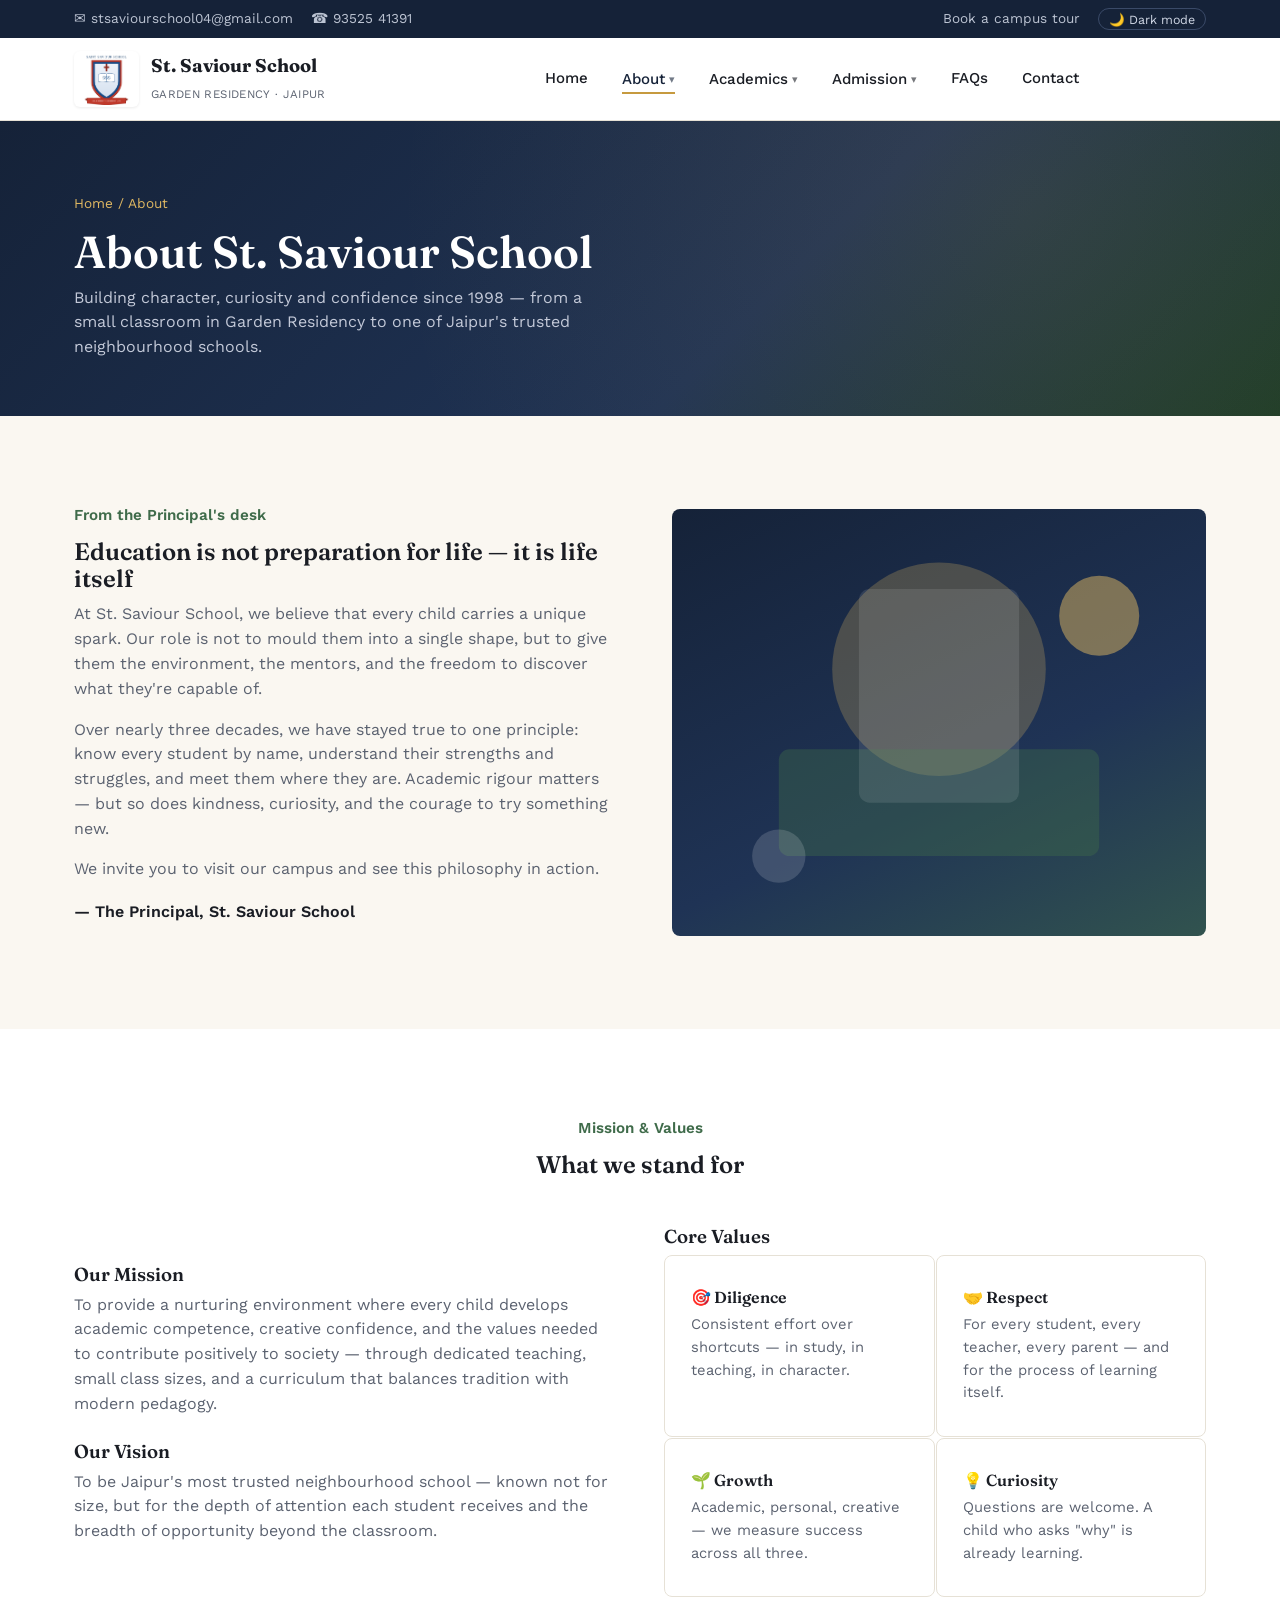
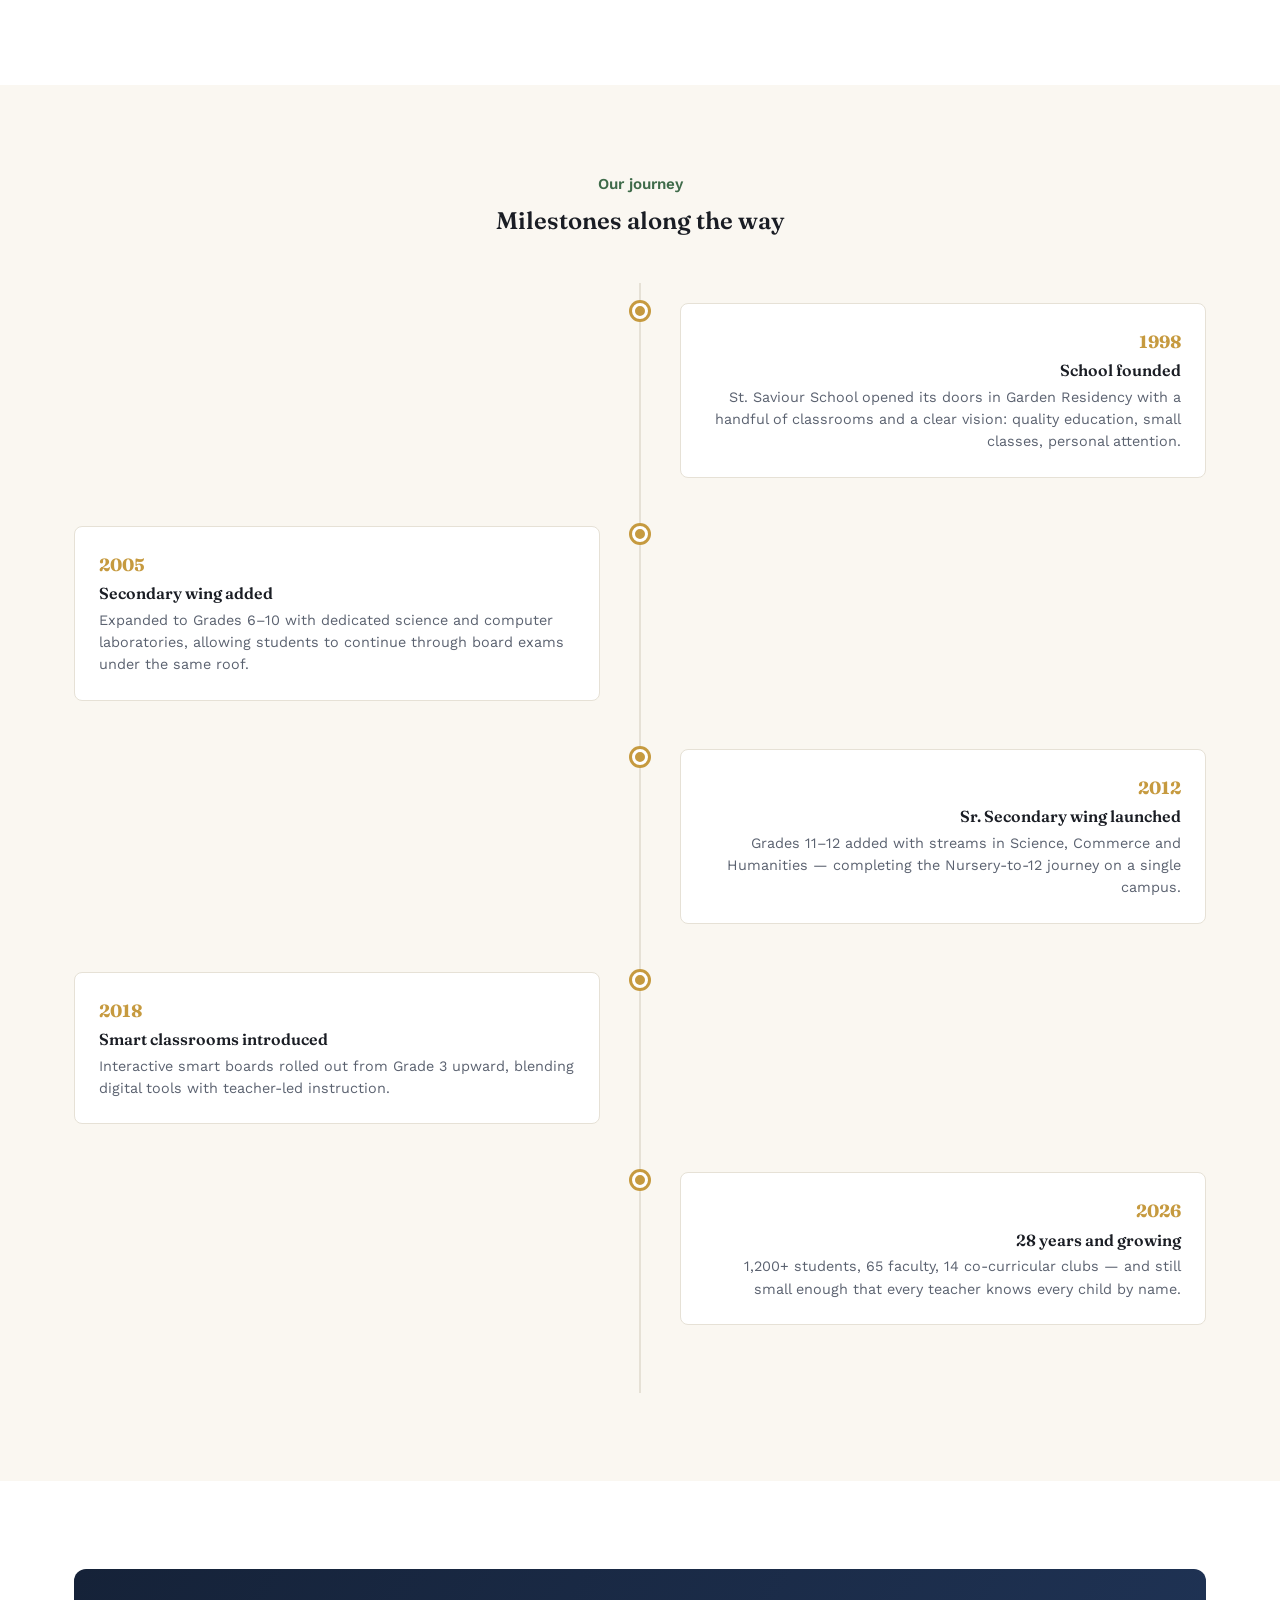
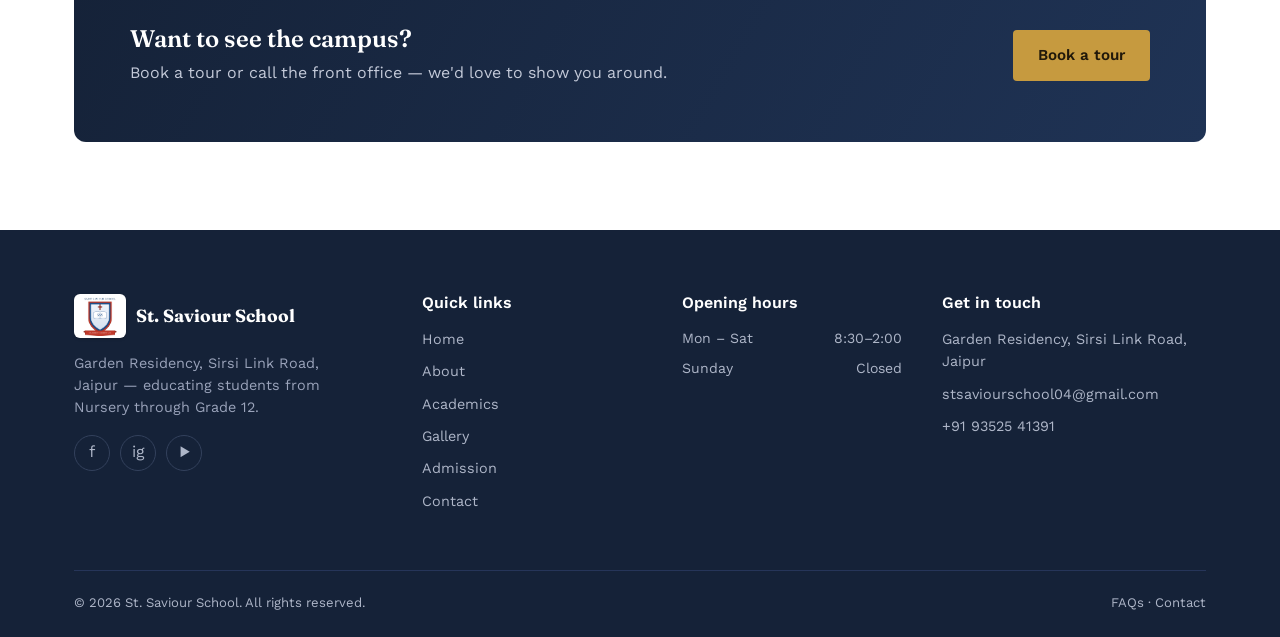
==== commit 477c270b: "Add official school logo to header, footer, and favicon across all pages" ====
--- a/about.html
+++ b/about.html
@@ -8,6 +8,7 @@
 <link rel="preconnect" href="https://fonts.googleapis.com">
 <link rel="preconnect" href="https://fonts.gstatic.com" crossorigin>
 <link href="https://fonts.googleapis.com/css2?family=Fraunces:opsz,wght@9..144,400;9..144,500;9..144,600;9..144,700&family=Work+Sans:wght@400;500;600;700&display=swap" rel="stylesheet">
+<link rel="icon" type="image/png" href="logo.png">
 <link rel="stylesheet" href="styles.css">
 </head>
 <body>
@@ -28,7 +29,7 @@
 <header class="site">
   <div class="wrap nav-row">
     <a href="index.html" class="brand">
-      <span class="crest">SS</span>
+      <img src="logo.png" alt="St. Saviour School Logo" class="school-logo">
       <span class="brand-text">
         <span class="name">St. Saviour School</span>
         <span class="tag">GARDEN RESIDENCY · JAIPUR</span>
@@ -210,7 +211,7 @@
   <div class="wrap">
     <div class="footer-grid">
       <div>
-        <div class="foot-brand"><span class="crest" style="width:38px;height:38px;font-size:.9rem;">SS</span><span>St. Saviour School</span></div>
+        <div class="foot-brand"><img src="logo.png" alt="St. Saviour School Logo" class="footer-logo"><span>St. Saviour School</span></div>
         <p style="color:#9aa3ba;font-size:.9rem;max-width:32ch;">Garden Residency, Sirsi Link Road, Jaipur — educating students from Nursery through Grade 12.</p>
         <div class="social-row">
           <a href="#" aria-label="Facebook">f</a>
--- a/styles.css
+++ b/styles.css
@@ -88,6 +88,16 @@
 }
 .nav-row{display:flex;align-items:center;justify-content:space-between;height:82px;gap:24px;}
 .brand{display:flex;align-items:center;gap:12px;text-decoration:none;color:var(--ink);}
+.school-logo{
+  height:56px;width:auto;object-fit:contain;flex:none;
+  background:#ffffff;padding:2px 4px;border-radius:6px;
+  box-shadow:0 1px 3px rgba(0,0,0,.08);
+}
+.footer-logo{
+  height:44px;width:auto;object-fit:contain;flex:none;
+  background:#ffffff;padding:2px 4px;border-radius:6px;
+  box-shadow:0 1px 3px rgba(0,0,0,.18);
+}
 .crest{
   width:46px;height:46px;border-radius:50%;
   background:conic-gradient(from 210deg, var(--navy), var(--navy-2) 40%, var(--gold) 100%);
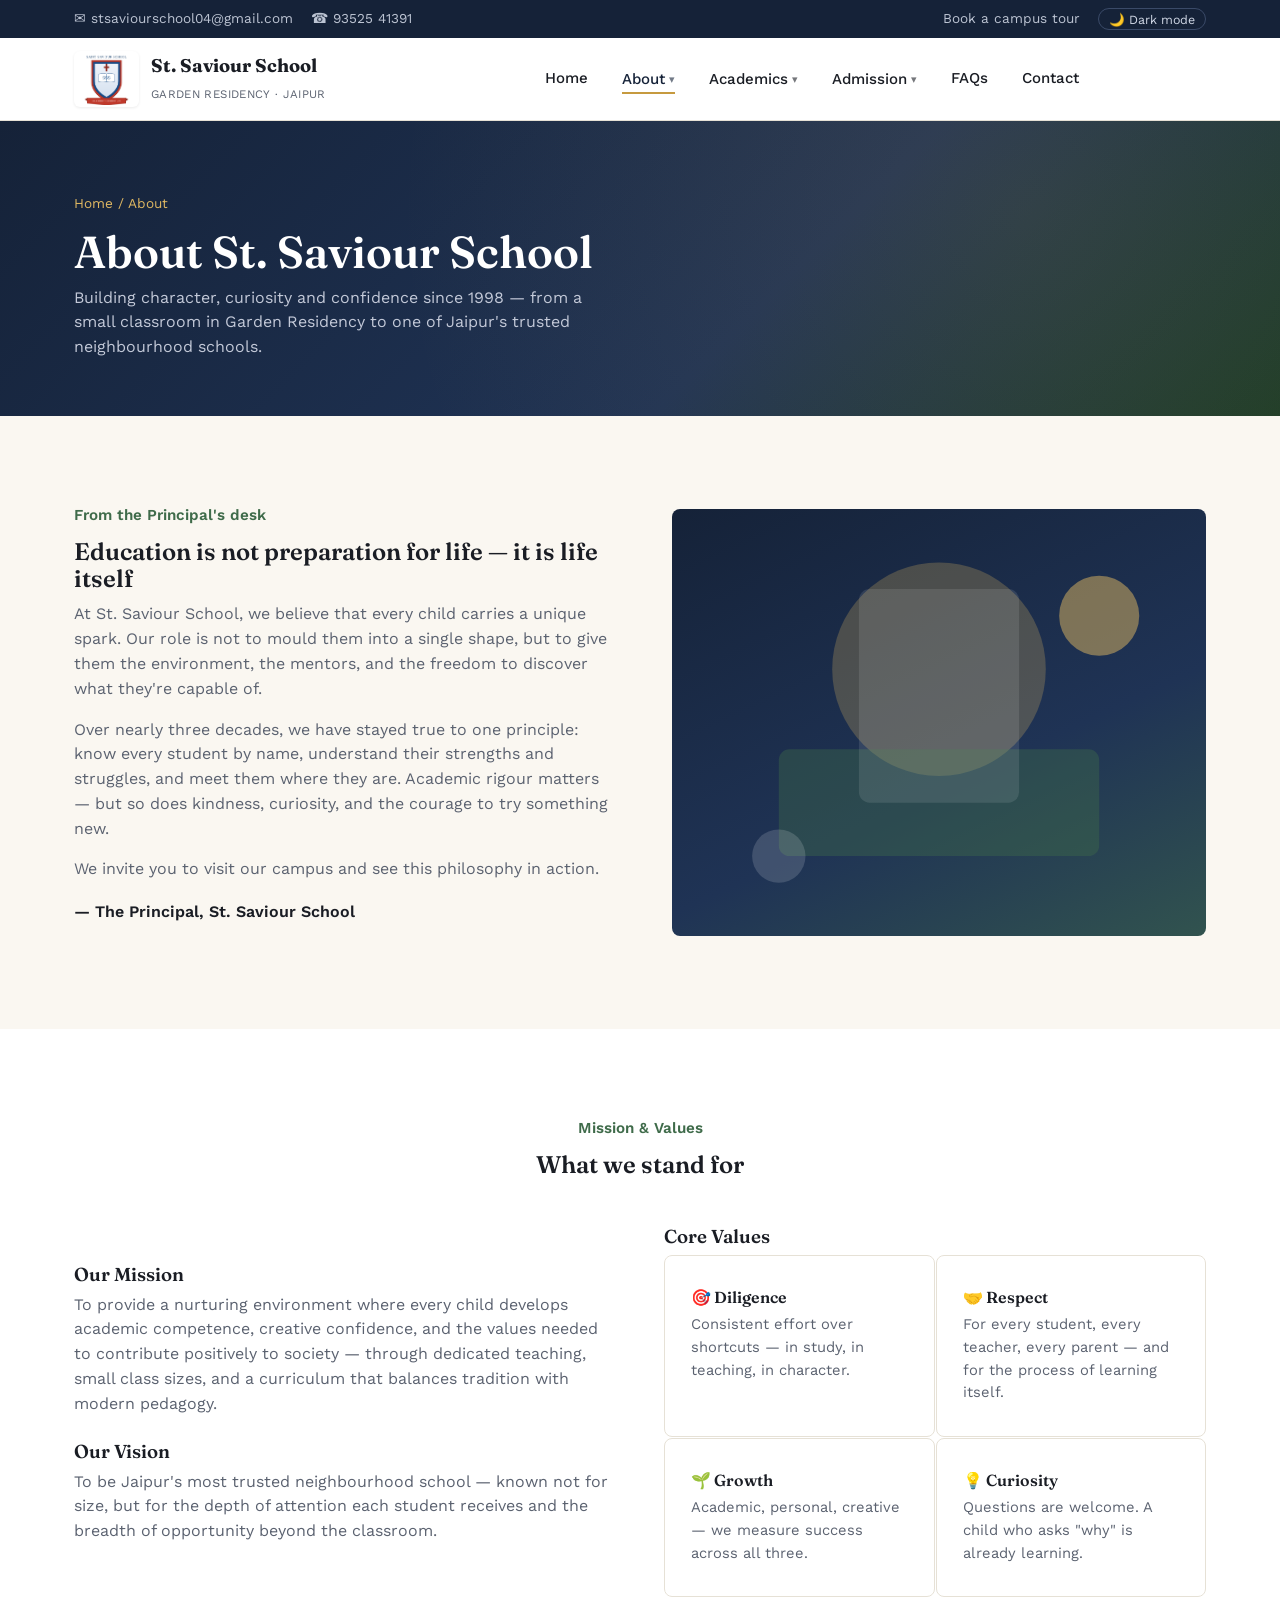
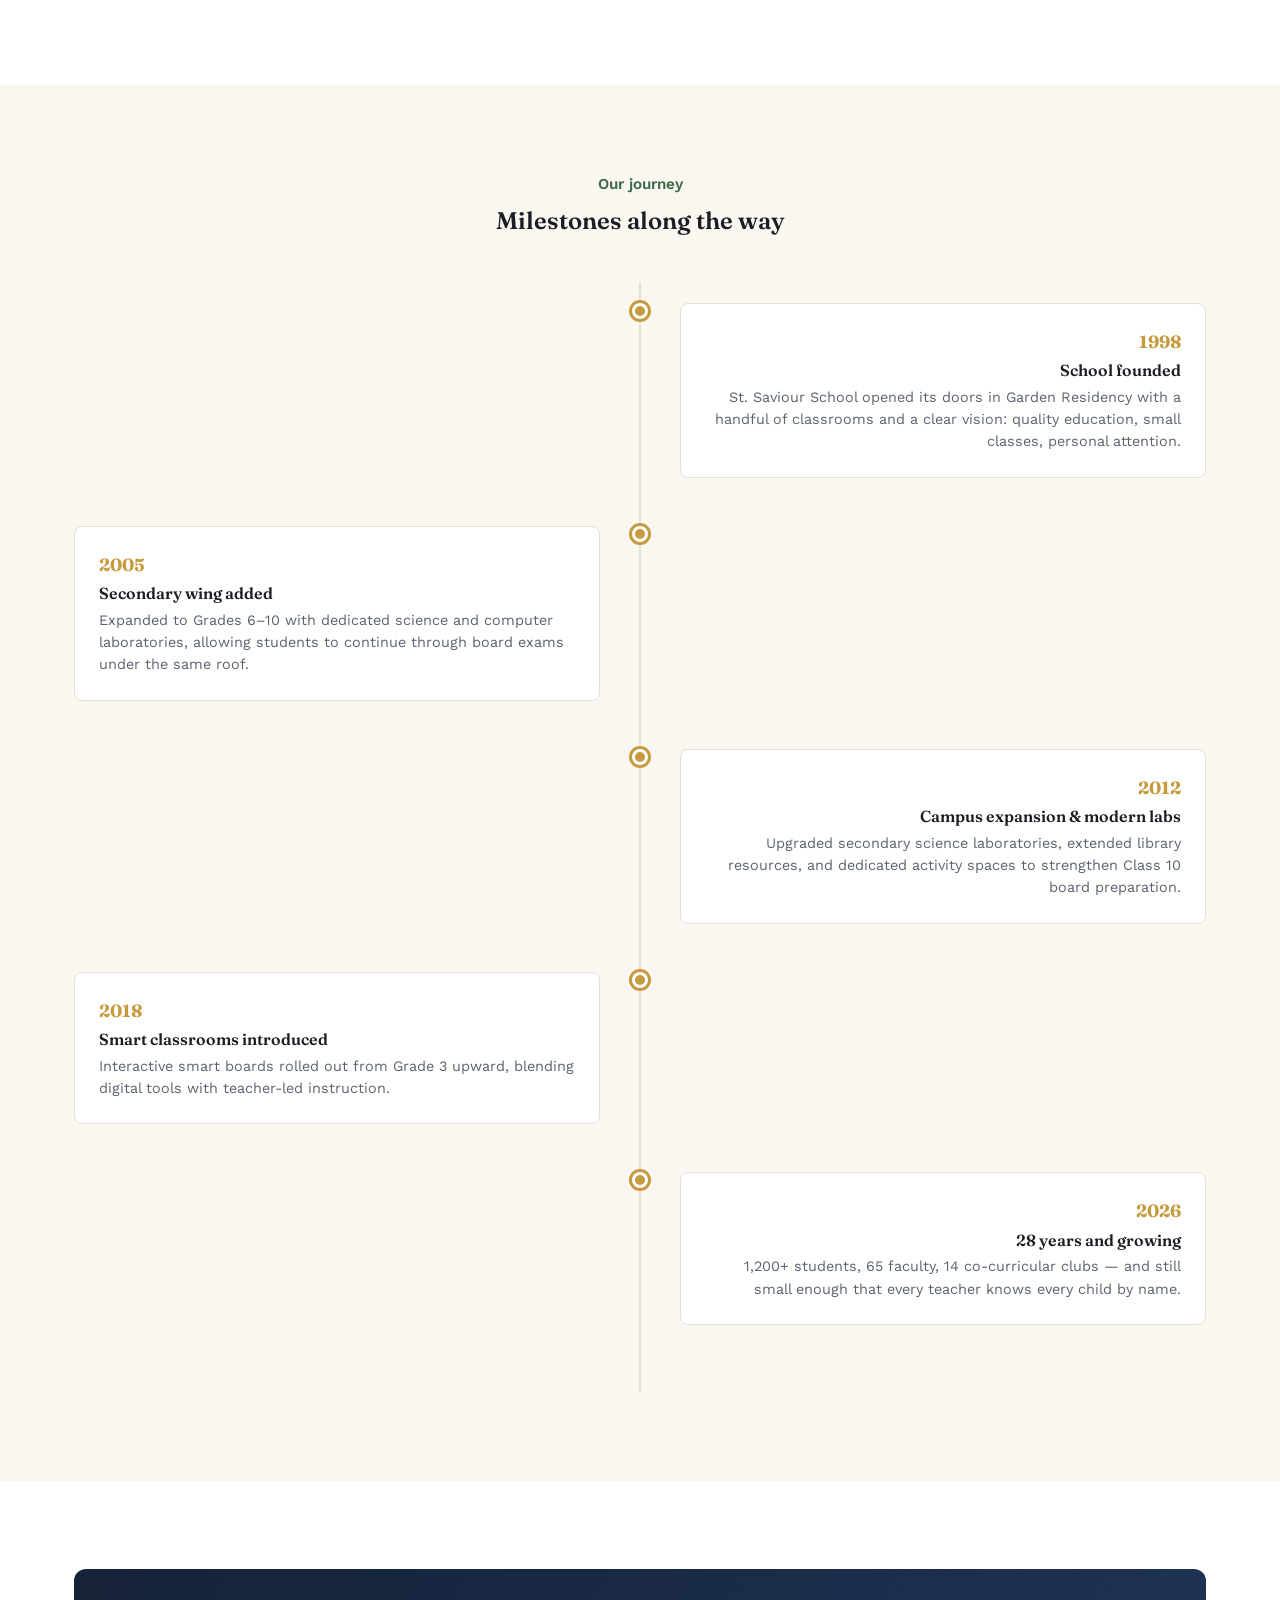
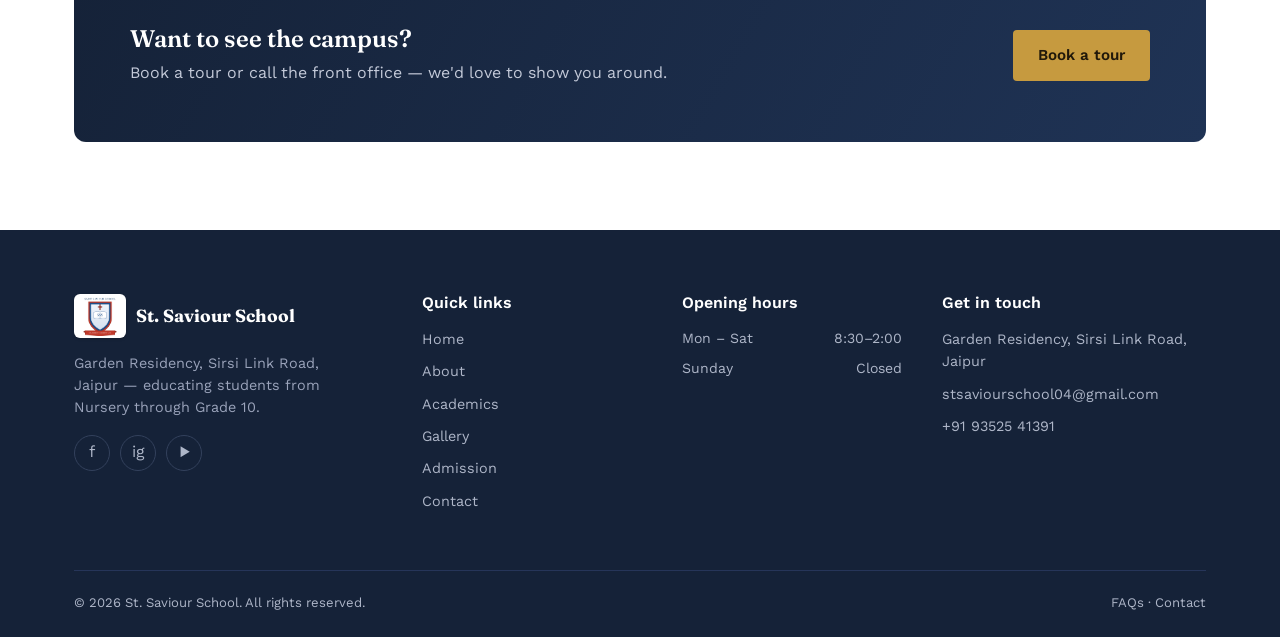
==== commit 1864efa6: "Update school offerings to Class 10 across all pages, forms, and curriculum wings" ====
--- a/about.html
+++ b/about.html
@@ -170,8 +170,8 @@
         <div class="timeline-dot"></div>
         <div class="timeline-content">
           <div class="timeline-year">2012</div>
-          <h4>Sr. Secondary wing launched</h4>
-          <p>Grades 11–12 added with streams in Science, Commerce and Humanities — completing the Nursery-to-12 journey on a single campus.</p>
+          <h4>Campus expansion &amp; modern labs</h4>
+          <p>Upgraded secondary science laboratories, extended library resources, and dedicated activity spaces to strengthen Class 10 board preparation.</p>
         </div>
       </div>
       <div class="timeline-item">
@@ -212,7 +212,7 @@
     <div class="footer-grid">
       <div>
         <div class="foot-brand"><img src="logo.png" alt="St. Saviour School Logo" class="footer-logo"><span>St. Saviour School</span></div>
-        <p style="color:#9aa3ba;font-size:.9rem;max-width:32ch;">Garden Residency, Sirsi Link Road, Jaipur — educating students from Nursery through Grade 12.</p>
+        <p style="color:#9aa3ba;font-size:.9rem;max-width:32ch;">Garden Residency, Sirsi Link Road, Jaipur — educating students from Nursery through Grade 10.</p>
         <div class="social-row">
           <a href="#" aria-label="Facebook">f</a>
           <a href="#" aria-label="Instagram">ig</a>
@@ -280,7 +280,7 @@
       <div class="field"><label for="aName">Parent / guardian name</label><input type="text" id="aName" required><small class="err">Please enter your name.</small></div>
       <div class="field"><label for="aPhone">Phone number</label><input type="tel" id="aPhone" required><small class="err">Please enter a 10-digit phone number.</small></div>
       <div class="field"><label for="aGrade">Grade applying for</label>
-        <select id="aGrade" required><option value="">Select a grade</option><option>Nursery</option><option>KG</option><option>Grade 1–5</option><option>Grade 6–8</option><option>Grade 9–10</option><option>Grade 11–12</option></select>
+        <select id="aGrade" required><option value="">Select a grade</option><option>Nursery</option><option>KG</option><option>Grade 1–5</option><option>Grade 6–8</option><option>Grade 9–10</option></select>
         <small class="err">Please select a grade.</small>
       </div>
       <button class="btn btn-navy" type="submit" style="width:100%;justify-content:center;">Submit enquiry</button>
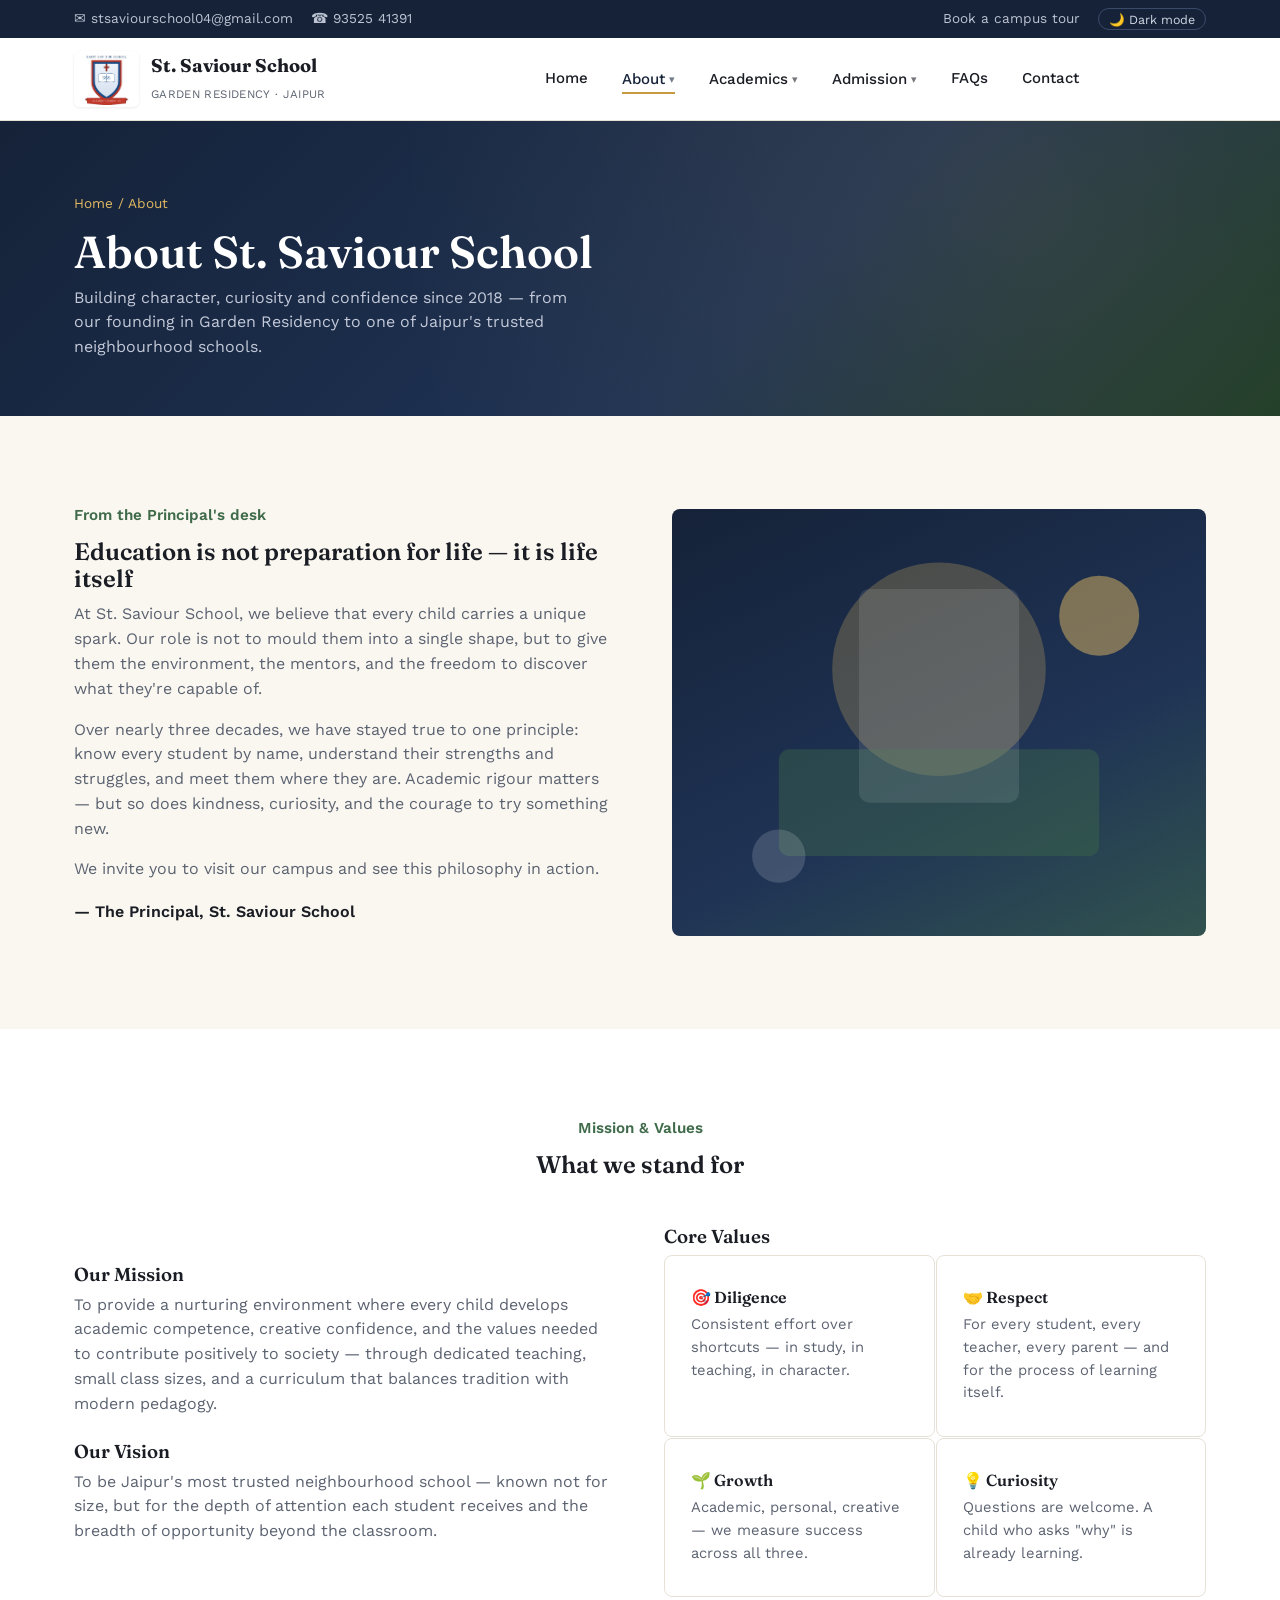
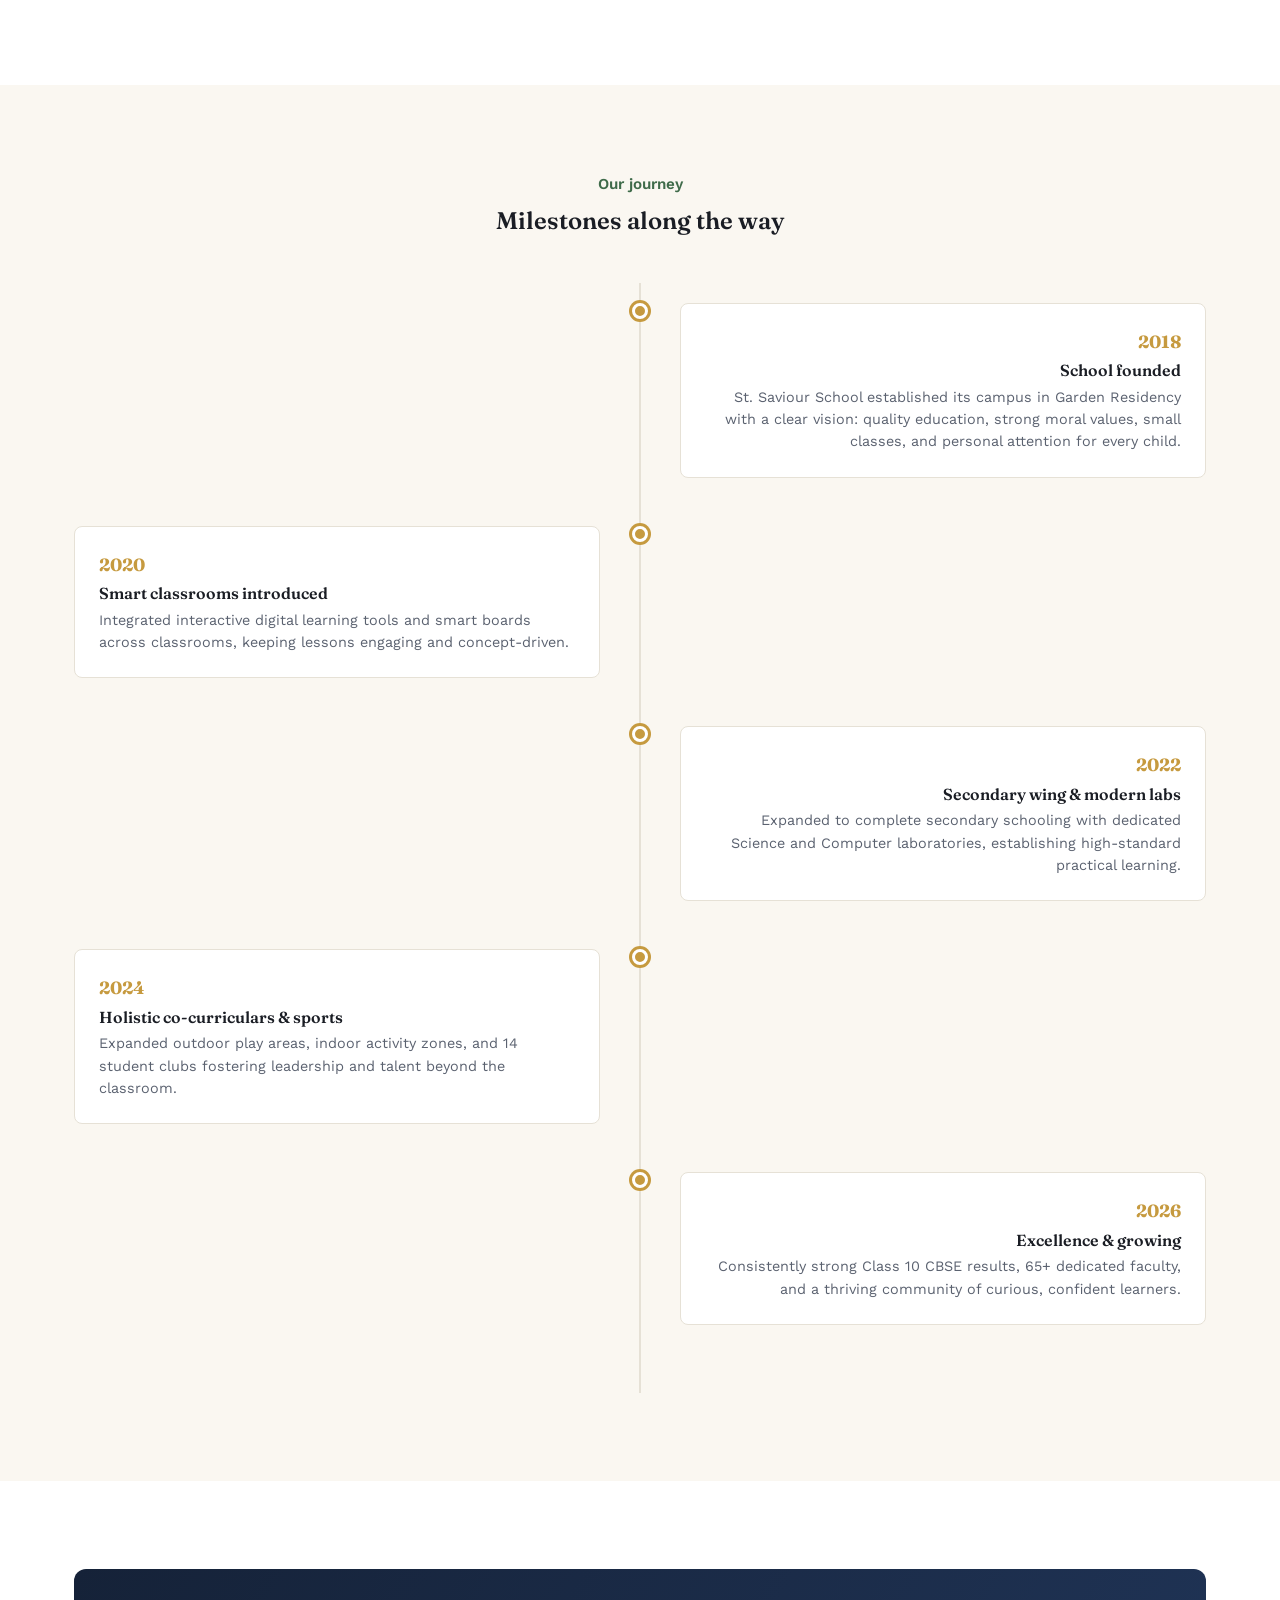
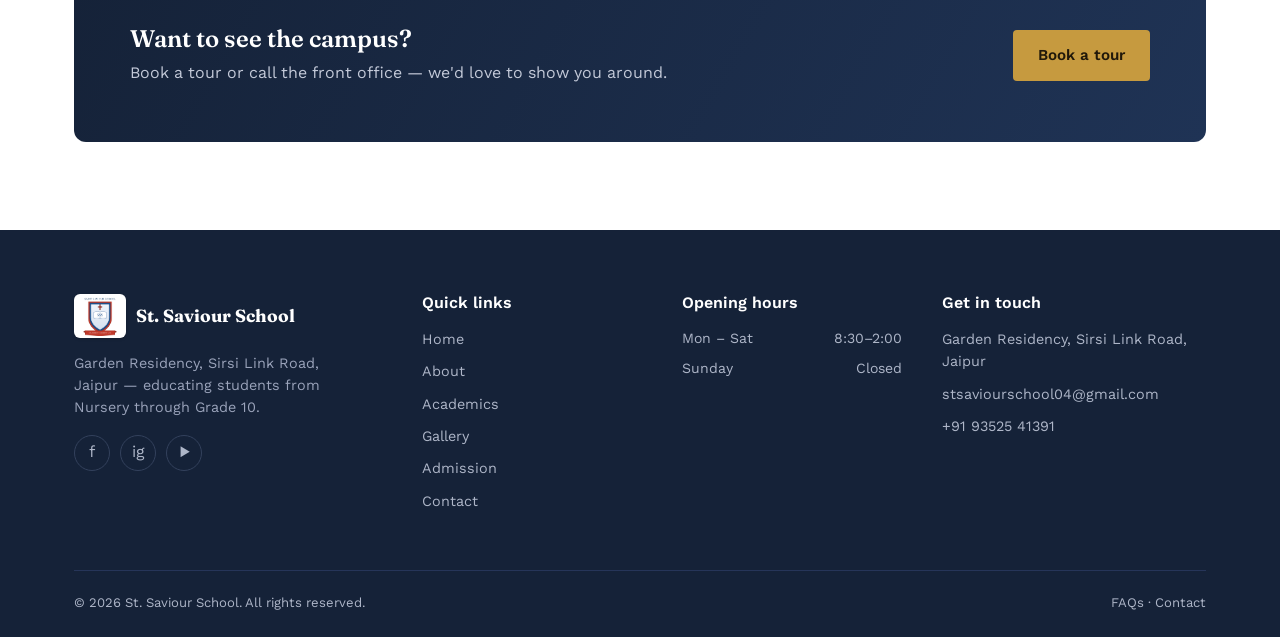
==== commit 23d1942c: "Update founding year to 2018 across homepage stats, meta tags, and milestones timeline" ====
--- a/about.html
+++ b/about.html
@@ -4,7 +4,7 @@
 <meta charset="UTF-8">
 <meta name="viewport" content="width=device-width, initial-scale=1, shrink-to-fit=no">
 <title>About Us — St. Saviour School, Jaipur</title>
-<meta name="description" content="Learn about St. Saviour School's history, mission, values and leadership. Educating Jaipur since 1998.">
+<meta name="description" content="Learn about St. Saviour School's history, mission, values and leadership. Educating Jaipur since 2018.">
 <link rel="preconnect" href="https://fonts.googleapis.com">
 <link rel="preconnect" href="https://fonts.gstatic.com" crossorigin>
 <link href="https://fonts.googleapis.com/css2?family=Fraunces:opsz,wght@9..144,400;9..144,500;9..144,600;9..144,700&family=Work+Sans:wght@400;500;600;700&display=swap" rel="stylesheet">
@@ -75,7 +75,7 @@
   <div class="wrap">
     <div class="breadcrumb"><a href="index.html">Home</a> / About</div>
     <h1>About St. Saviour School</h1>
-    <p>Building character, curiosity and confidence since 1998 — from a small classroom in Garden Residency to one of Jaipur's trusted neighbourhood schools.</p>
+    <p>Building character, curiosity and confidence since 2018 — from our founding in Garden Residency to one of Jaipur's trusted neighbourhood schools.</p>
   </div>
 </section>
 
@@ -153,41 +153,41 @@
       <div class="timeline-item">
         <div class="timeline-dot"></div>
         <div class="timeline-content">
-          <div class="timeline-year">1998</div>
+          <div class="timeline-year">2018</div>
           <h4>School founded</h4>
-          <p>St. Saviour School opened its doors in Garden Residency with a handful of classrooms and a clear vision: quality education, small classes, personal attention.</p>
-        </div>
-      </div>
-      <div class="timeline-item">
-        <div class="timeline-dot"></div>
-        <div class="timeline-content">
-          <div class="timeline-year">2005</div>
-          <h4>Secondary wing added</h4>
-          <p>Expanded to Grades 6–10 with dedicated science and computer laboratories, allowing students to continue through board exams under the same roof.</p>
-        </div>
-      </div>
-      <div class="timeline-item">
-        <div class="timeline-dot"></div>
-        <div class="timeline-content">
-          <div class="timeline-year">2012</div>
-          <h4>Campus expansion &amp; modern labs</h4>
-          <p>Upgraded secondary science laboratories, extended library resources, and dedicated activity spaces to strengthen Class 10 board preparation.</p>
-        </div>
-      </div>
-      <div class="timeline-item">
-        <div class="timeline-dot"></div>
-        <div class="timeline-content">
-          <div class="timeline-year">2018</div>
+          <p>St. Saviour School established its campus in Garden Residency with a clear vision: quality education, strong moral values, small classes, and personal attention for every child.</p>
+        </div>
+      </div>
+      <div class="timeline-item">
+        <div class="timeline-dot"></div>
+        <div class="timeline-content">
+          <div class="timeline-year">2020</div>
           <h4>Smart classrooms introduced</h4>
-          <p>Interactive smart boards rolled out from Grade 3 upward, blending digital tools with teacher-led instruction.</p>
+          <p>Integrated interactive digital learning tools and smart boards across classrooms, keeping lessons engaging and concept-driven.</p>
+        </div>
+      </div>
+      <div class="timeline-item">
+        <div class="timeline-dot"></div>
+        <div class="timeline-content">
+          <div class="timeline-year">2022</div>
+          <h4>Secondary wing &amp; modern labs</h4>
+          <p>Expanded to complete secondary schooling with dedicated Science and Computer laboratories, establishing high-standard practical learning.</p>
+        </div>
+      </div>
+      <div class="timeline-item">
+        <div class="timeline-dot"></div>
+        <div class="timeline-content">
+          <div class="timeline-year">2024</div>
+          <h4>Holistic co-curriculars &amp; sports</h4>
+          <p>Expanded outdoor play areas, indoor activity zones, and 14 student clubs fostering leadership and talent beyond the classroom.</p>
         </div>
       </div>
       <div class="timeline-item">
         <div class="timeline-dot"></div>
         <div class="timeline-content">
           <div class="timeline-year">2026</div>
-          <h4>28 years and growing</h4>
-          <p>1,200+ students, 65 faculty, 14 co-curricular clubs — and still small enough that every teacher knows every child by name.</p>
+          <h4>Excellence &amp; growing</h4>
+          <p>Consistently strong Class 10 CBSE results, 65+ dedicated faculty, and a thriving community of curious, confident learners.</p>
         </div>
       </div>
     </div>
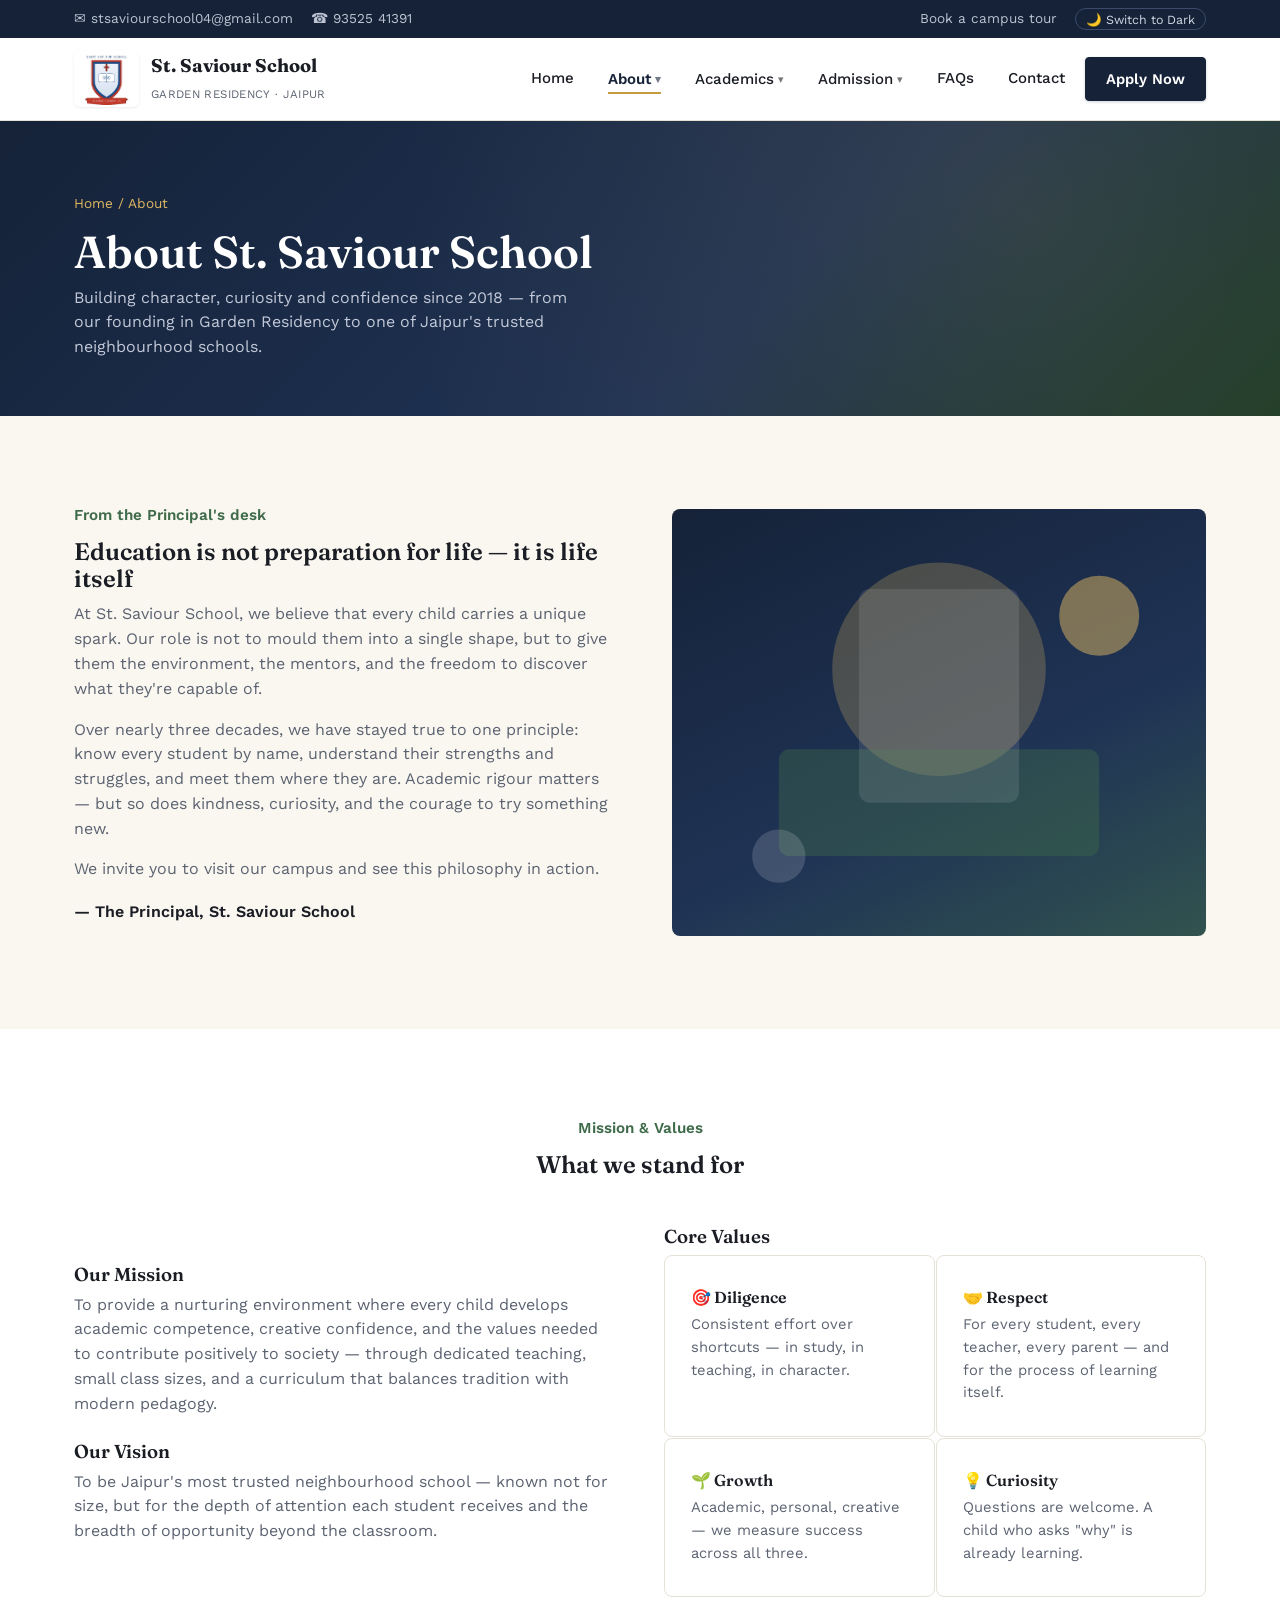
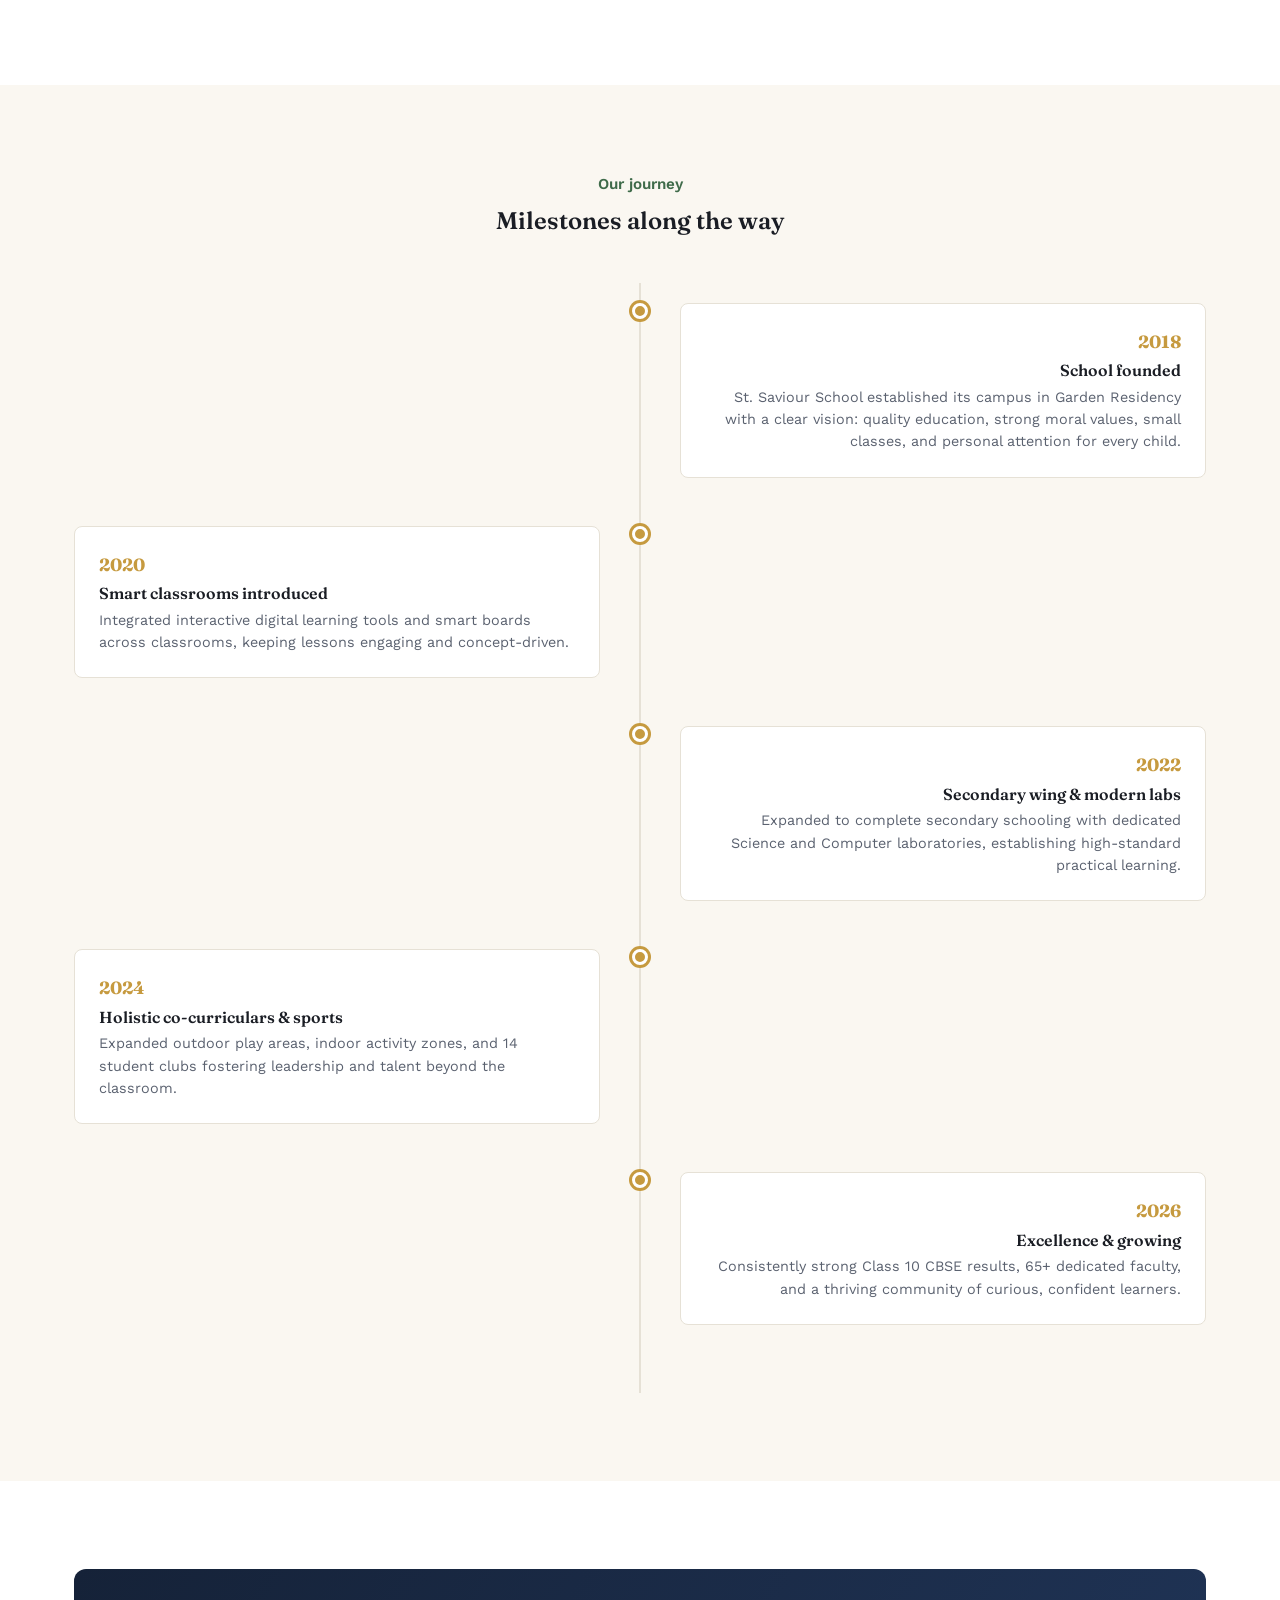
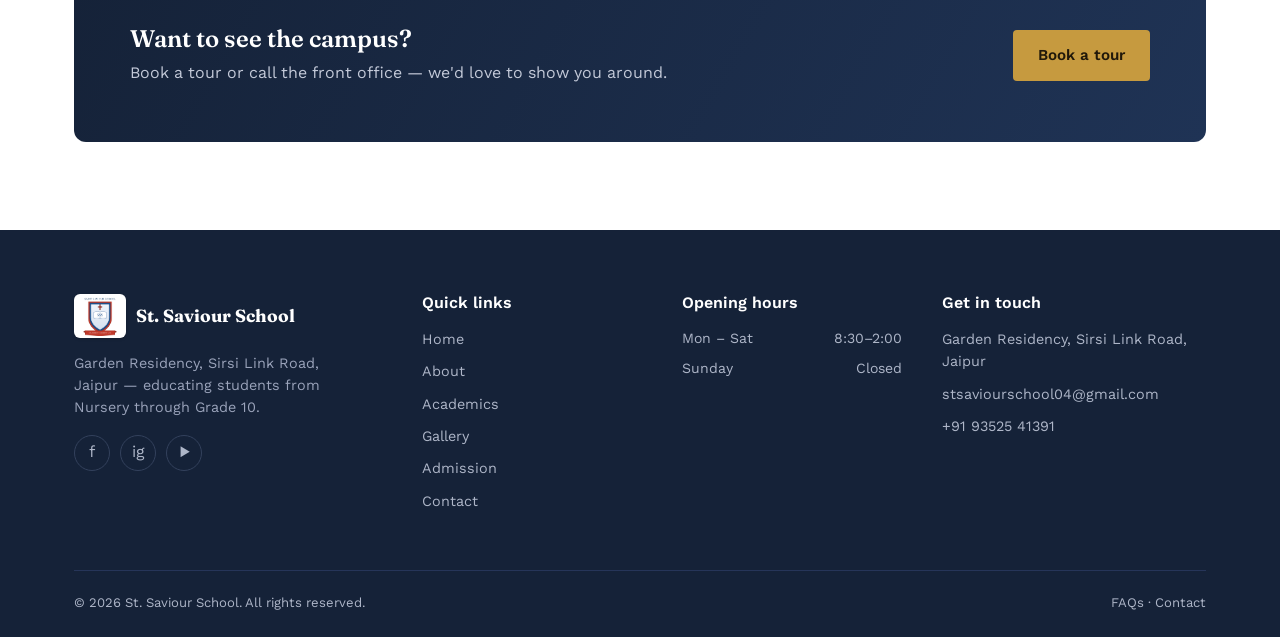
==== commit 44ddf315: "Embed EdTrack ERP admission widget with school code STSS" ====
--- a/about.html
+++ b/about.html
@@ -289,5 +289,9 @@
 </div>
 
 <script src="main.js"></script>
+<script src="https://ed-track-erp.vercel.app/static/js/edtrack-admission-widget.js" 
+        data-school="STSS" 
+        data-button-text="Apply for Admission" 
+        data-color="#152238"></script>
 </body>
 </html>
--- a/styles.css
+++ b/styles.css
@@ -108,21 +108,49 @@
 .brand-text .tag{font-size:.72rem;letter-spacing:.03em;color:var(--ink-soft);}
 
 nav.primary{display:flex;align-items:center;gap:6px;}
-nav.primary>a, .nav-dropdown>.dd-trigger{
-  text-decoration:none;padding:10px 14px;border-radius:4px;font-weight:500;font-size:.94rem;color:var(--ink);
+nav.primary>a:not(.nav-cta), .nav-dropdown>.dd-trigger{
+  text-decoration:none;padding:10px 14px;border-radius:4px;font-weight:500;font-size:.94rem;
+  color:#1a1d24;
   position:relative;display:inline-flex;align-items:center;gap:4px;background:none;border:none;cursor:pointer;
   font-family:var(--font-body);
-}
-nav.primary>a.active, nav.primary>a:hover,
-.nav-dropdown>.dd-trigger.active, .nav-dropdown>.dd-trigger:hover{color:var(--navy);}
-nav.primary>a.active::after, .nav-dropdown>.dd-trigger.active::after{
+  transition:color .15s ease, background-color .15s ease;
+}
+nav.primary>a:not(.nav-cta):hover, .nav-dropdown>.dd-trigger:hover{
+  color:#152238;
+  background:rgba(21,34,56,.06);
+}
+nav.primary>a.active:not(.nav-cta), .nav-dropdown>.dd-trigger.active{
+  color:#152238;
+  font-weight:600;
+}
+nav.primary>a.active:not(.nav-cta)::after, .nav-dropdown>.dd-trigger.active::after{
   content:"";position:absolute;left:14px;right:14px;bottom:4px;height:2px;background:var(--gold);
 }
-.nav-cta{
-  background:var(--navy);color:#fff!important;padding:11px 20px;border-radius:4px;text-decoration:none;
-  font-weight:600;font-size:.9rem;white-space:nowrap;border:1px solid var(--navy);transition:background .15s;
-}
-.nav-cta:hover{background:var(--navy-2);}
+nav.primary>a.nav-cta, .nav-cta{
+  background:var(--navy)!important;
+  color:#ffffff!important;
+  padding:10px 20px;
+  border-radius:4px;
+  text-decoration:none;
+  font-weight:600;
+  font-size:.92rem;
+  white-space:nowrap;
+  border:1px solid var(--navy)!important;
+  display:inline-flex;
+  align-items:center;
+  justify-content:center;
+  cursor:pointer;
+  box-shadow:0 1px 3px rgba(21,34,56,.2);
+  transition:background .15s ease, border-color .15s ease;
+}
+nav.primary>a.nav-cta:hover, .nav-cta:hover{
+  background:var(--navy-2)!important;
+  border-color:var(--navy-2)!important;
+  color:#ffffff!important;
+}
+nav.primary>a.nav-cta::after, .nav-cta::after{
+  display:none!important;
+}
 
 /* Dropdown nav */
 .nav-dropdown{position:relative;}
@@ -138,10 +166,100 @@
 .nav-dropdown:hover>.dropdown-menu{opacity:1;visibility:visible;transform:translateY(0);}
 .dropdown-menu a{
   display:block;padding:10px 18px;text-decoration:none;font-size:.9rem;
-  color:var(--ink);font-weight:500;transition:background .1s;
-}
-.dropdown-menu a:hover{background:var(--ivory);color:var(--navy);}
+  color:#1a1d24;font-weight:500;transition:background .1s;
+}
+.dropdown-menu a:hover{background:var(--ivory);color:#152238;}
 .dropdown-menu a.active{color:var(--gold);font-weight:600;}
+
+/* Dark mode explicit button styles — white/light text and gold accents */
+:root[data-theme="dark"] nav.primary>a:not(.nav-cta),
+:root[data-theme="dark"] .nav-dropdown>.dd-trigger{
+  color:#eee9dd;
+}
+:root[data-theme="dark"] nav.primary>a:not(.nav-cta):hover,
+:root[data-theme="dark"] .nav-dropdown>.dd-trigger:hover{
+  color:#ffffff;
+  background:rgba(255,255,255,.08);
+}
+:root[data-theme="dark"] nav.primary>a.active:not(.nav-cta),
+:root[data-theme="dark"] .nav-dropdown>.dd-trigger.active{
+  color:var(--gold-2);
+}
+:root[data-theme="dark"] nav.primary>a.nav-cta,
+:root[data-theme="dark"] .nav-cta{
+  background:var(--gold)!important;
+  color:#152238!important;
+  border-color:var(--gold)!important;
+  box-shadow:0 1px 4px rgba(0,0,0,.4);
+}
+:root[data-theme="dark"] nav.primary>a.nav-cta:hover,
+:root[data-theme="dark"] .nav-cta:hover{
+  background:var(--gold-2)!important;
+  border-color:var(--gold-2)!important;
+  color:#152238!important;
+}
+:root[data-theme="dark"] .dropdown-menu{
+  background:#1a202c;
+  border-color:#2d3748;
+}
+:root[data-theme="dark"] .dropdown-menu a{
+  color:#eee9dd;
+}
+:root[data-theme="dark"] .dropdown-menu a:hover{
+  background:#263040;
+  color:var(--gold-2);
+}
+:root[data-theme="dark"] .dropdown-menu a.active{
+  color:var(--gold-2);
+}
+:root[data-theme="dark"] .hamburger span{
+  background:#ffffff;
+}
+
+@media (prefers-color-scheme: dark){
+  :root:not([data-theme="light"]) nav.primary>a:not(.nav-cta),
+  :root:not([data-theme="light"]) .nav-dropdown>.dd-trigger{
+    color:#eee9dd;
+  }
+  :root:not([data-theme="light"]) nav.primary>a:not(.nav-cta):hover,
+  :root:not([data-theme="light"]) .nav-dropdown>.dd-trigger:hover{
+    color:#ffffff;
+    background:rgba(255,255,255,.08);
+  }
+  :root:not([data-theme="light"]) nav.primary>a.active:not(.nav-cta),
+  :root:not([data-theme="light"]) .nav-dropdown>.dd-trigger.active{
+    color:var(--gold-2);
+  }
+  :root:not([data-theme="light"]) nav.primary>a.nav-cta,
+  :root:not([data-theme="light"]) .nav-cta{
+    background:var(--gold)!important;
+    color:#152238!important;
+    border-color:var(--gold)!important;
+  }
+  :root:not([data-theme="light"]) nav.primary>a.nav-cta:hover,
+  :root:not([data-theme="light"]) .nav-cta:hover{
+    background:var(--gold-2)!important;
+    border-color:var(--gold-2)!important;
+    color:#152238!important;
+  }
+  :root:not([data-theme="light"]) .dropdown-menu{
+    background:#1a202c;
+    border-color:#2d3748;
+  }
+  :root:not([data-theme="light"]) .dropdown-menu a{
+    color:#eee9dd;
+  }
+  :root:not([data-theme="light"]) .dropdown-menu a:hover{
+    background:#263040;
+    color:var(--gold-2);
+  }
+  :root:not([data-theme="light"]) .dropdown-menu a.active{
+    color:var(--gold-2);
+  }
+  :root:not([data-theme="light"]) .hamburger span{
+    background:#ffffff;
+  }
+}
 
 /* Hamburger */
 .hamburger{display:none;background:none;border:none;padding:8px;}
@@ -152,8 +270,8 @@
     padding:12px 24px 24px;transform:translateX(100%);transition:transform .25s ease;overflow-y:auto;z-index:55;
   }
   nav.primary.open{transform:translateX(0);}
-  nav.primary>a, .nav-dropdown>.dd-trigger{padding:14px 4px;border-bottom:1px solid var(--line);border-radius:0;width:100%;text-align:left;}
-  .nav-cta{margin-top:14px;text-align:center;}
+  nav.primary>a:not(.nav-cta), .nav-dropdown>.dd-trigger{padding:14px 4px;border-bottom:1px solid var(--line);border-radius:0;width:100%;text-align:left;}
+  nav.primary>a.nav-cta, .nav-cta{margin-top:14px;text-align:center;width:100%;border-radius:4px;}
   .hamburger{display:block;}
   .dropdown-menu{
     position:static;opacity:1;visibility:visible;transform:none;
@@ -383,8 +501,8 @@
 
 /* ---------- Back to top ---------- */
 .back-top{
-  position:fixed;bottom:26px;right:26px;width:46px;height:46px;border-radius:50%;background:var(--navy);color:#fff;
-  border:none;font-size:1.2rem;box-shadow:var(--shadow);opacity:0;pointer-events:none;transition:opacity .2s;z-index:60;
+  position:fixed;bottom:84px;right:24px;width:44px;height:44px;border-radius:50%;background:var(--navy);color:#fff;
+  border:none;font-size:1.1rem;box-shadow:var(--shadow);opacity:0;pointer-events:none;transition:opacity .2s;z-index:60;
 }
 .back-top.show{opacity:1;pointer-events:auto;}
 
